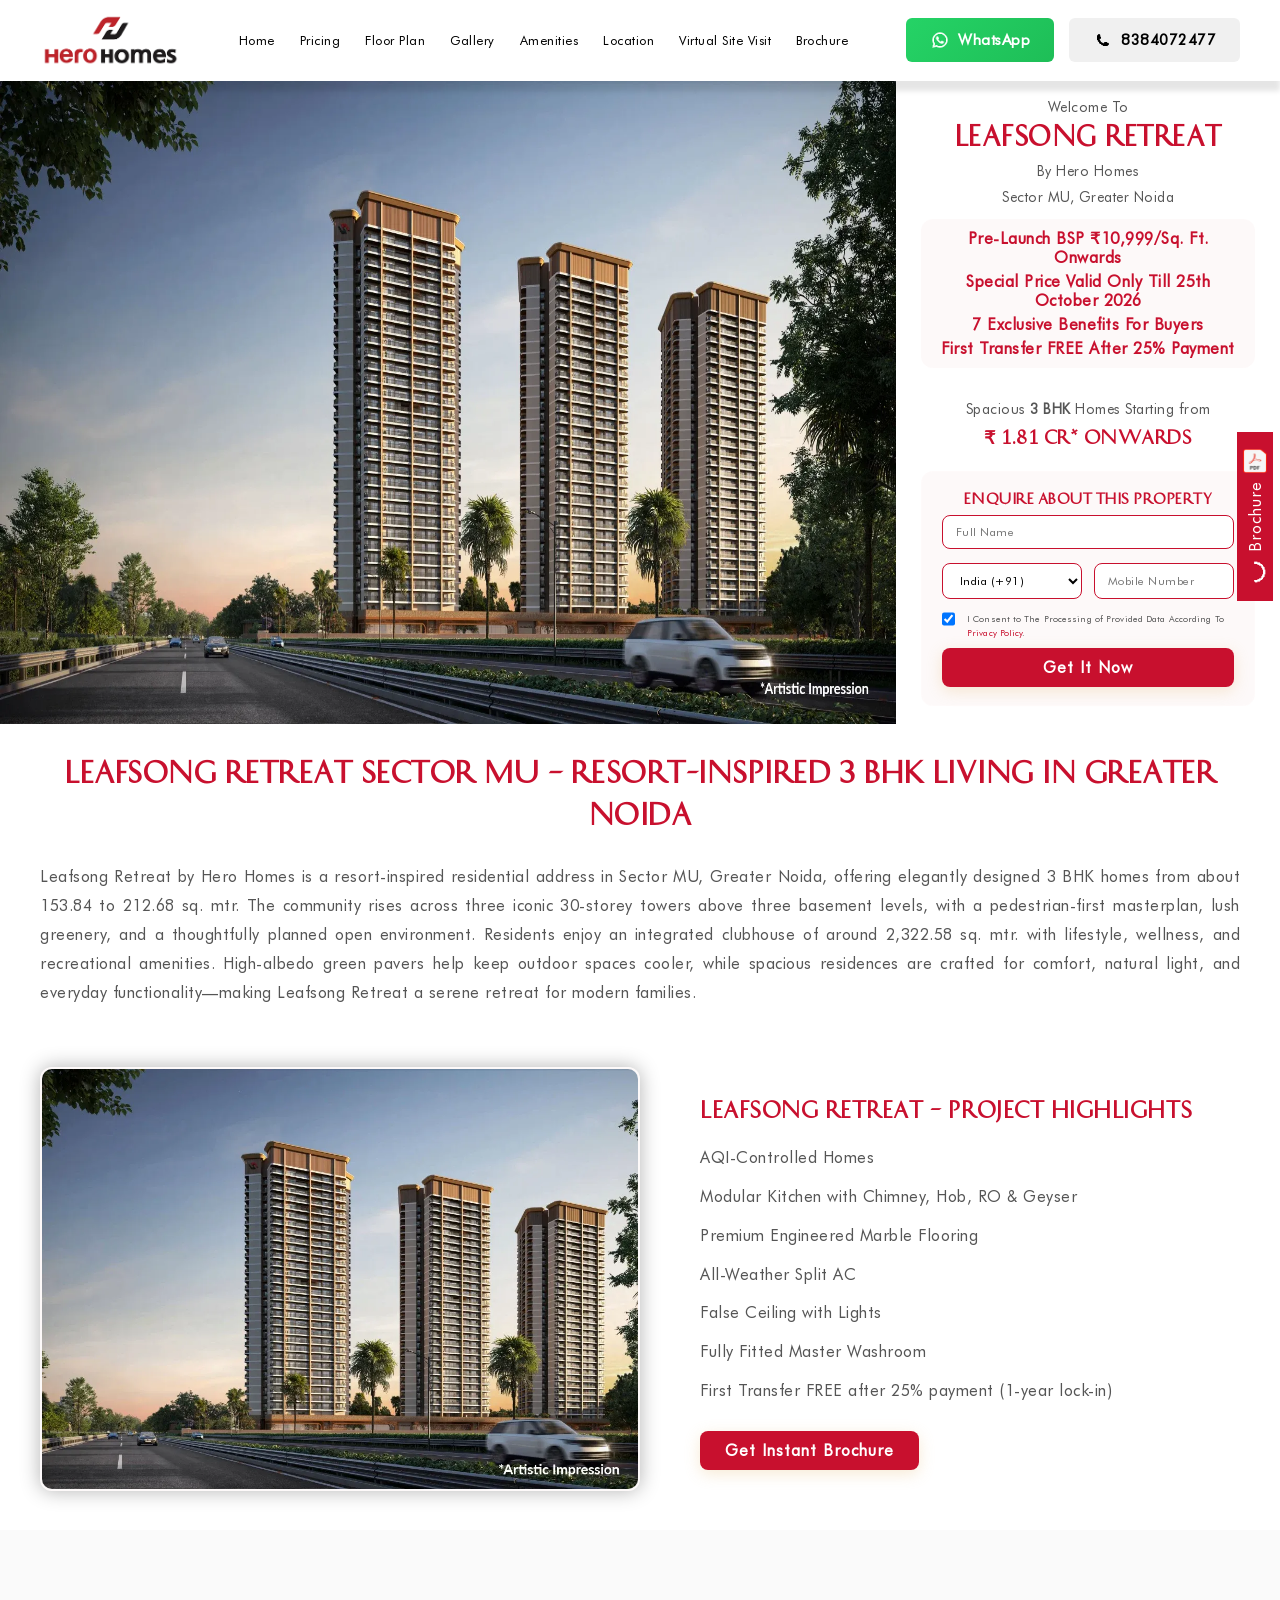
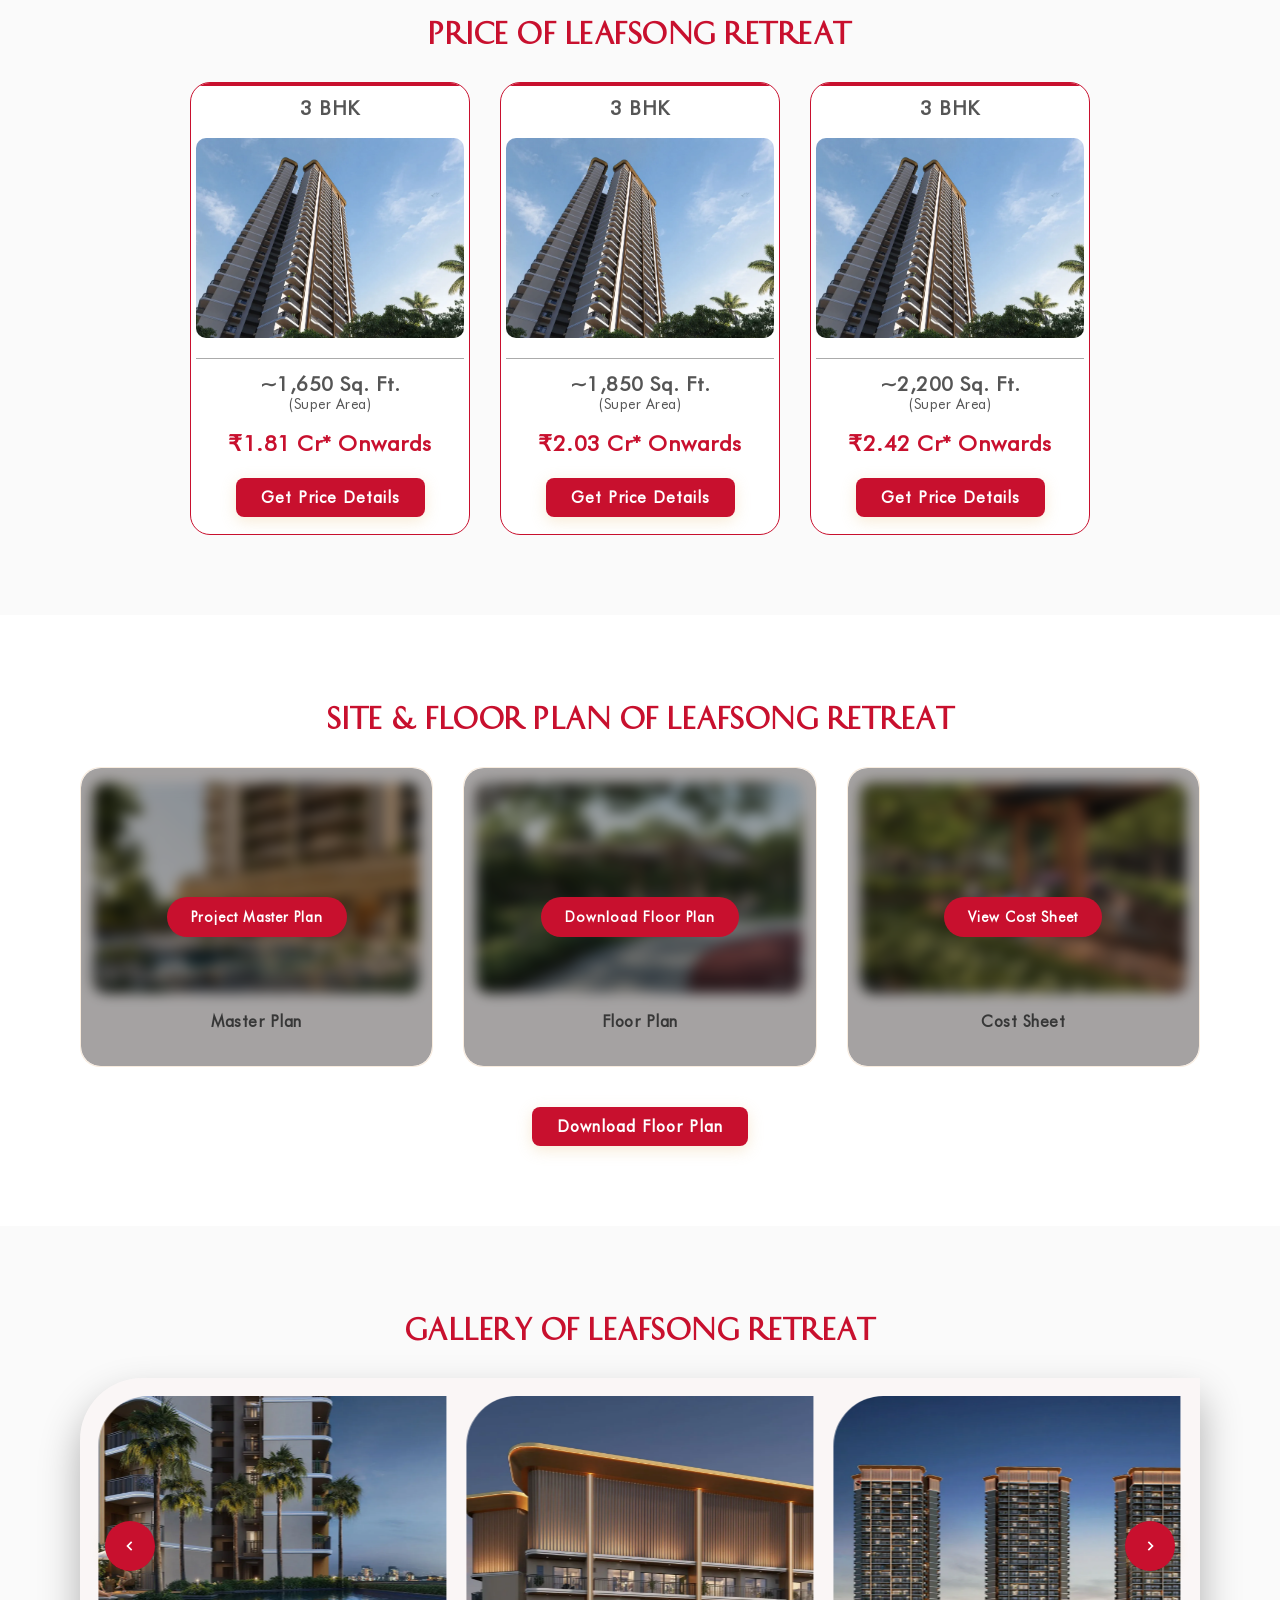
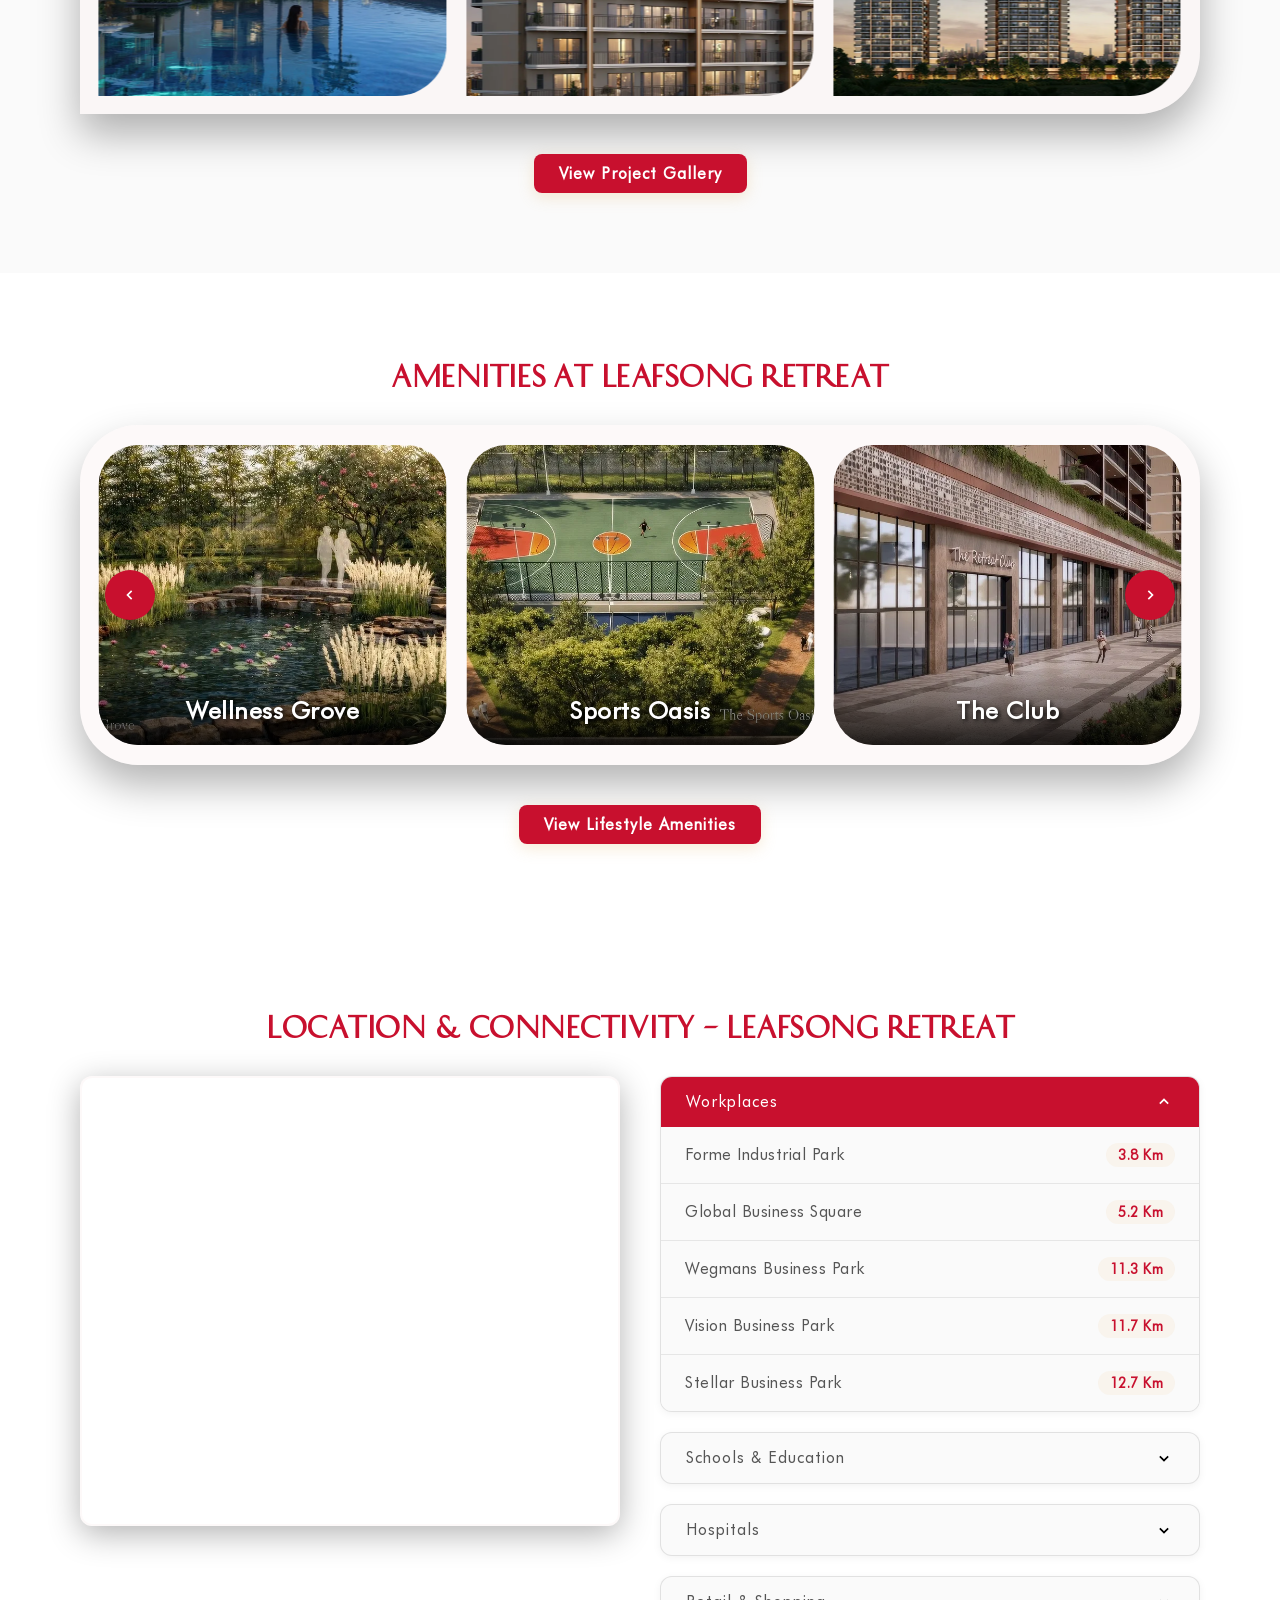
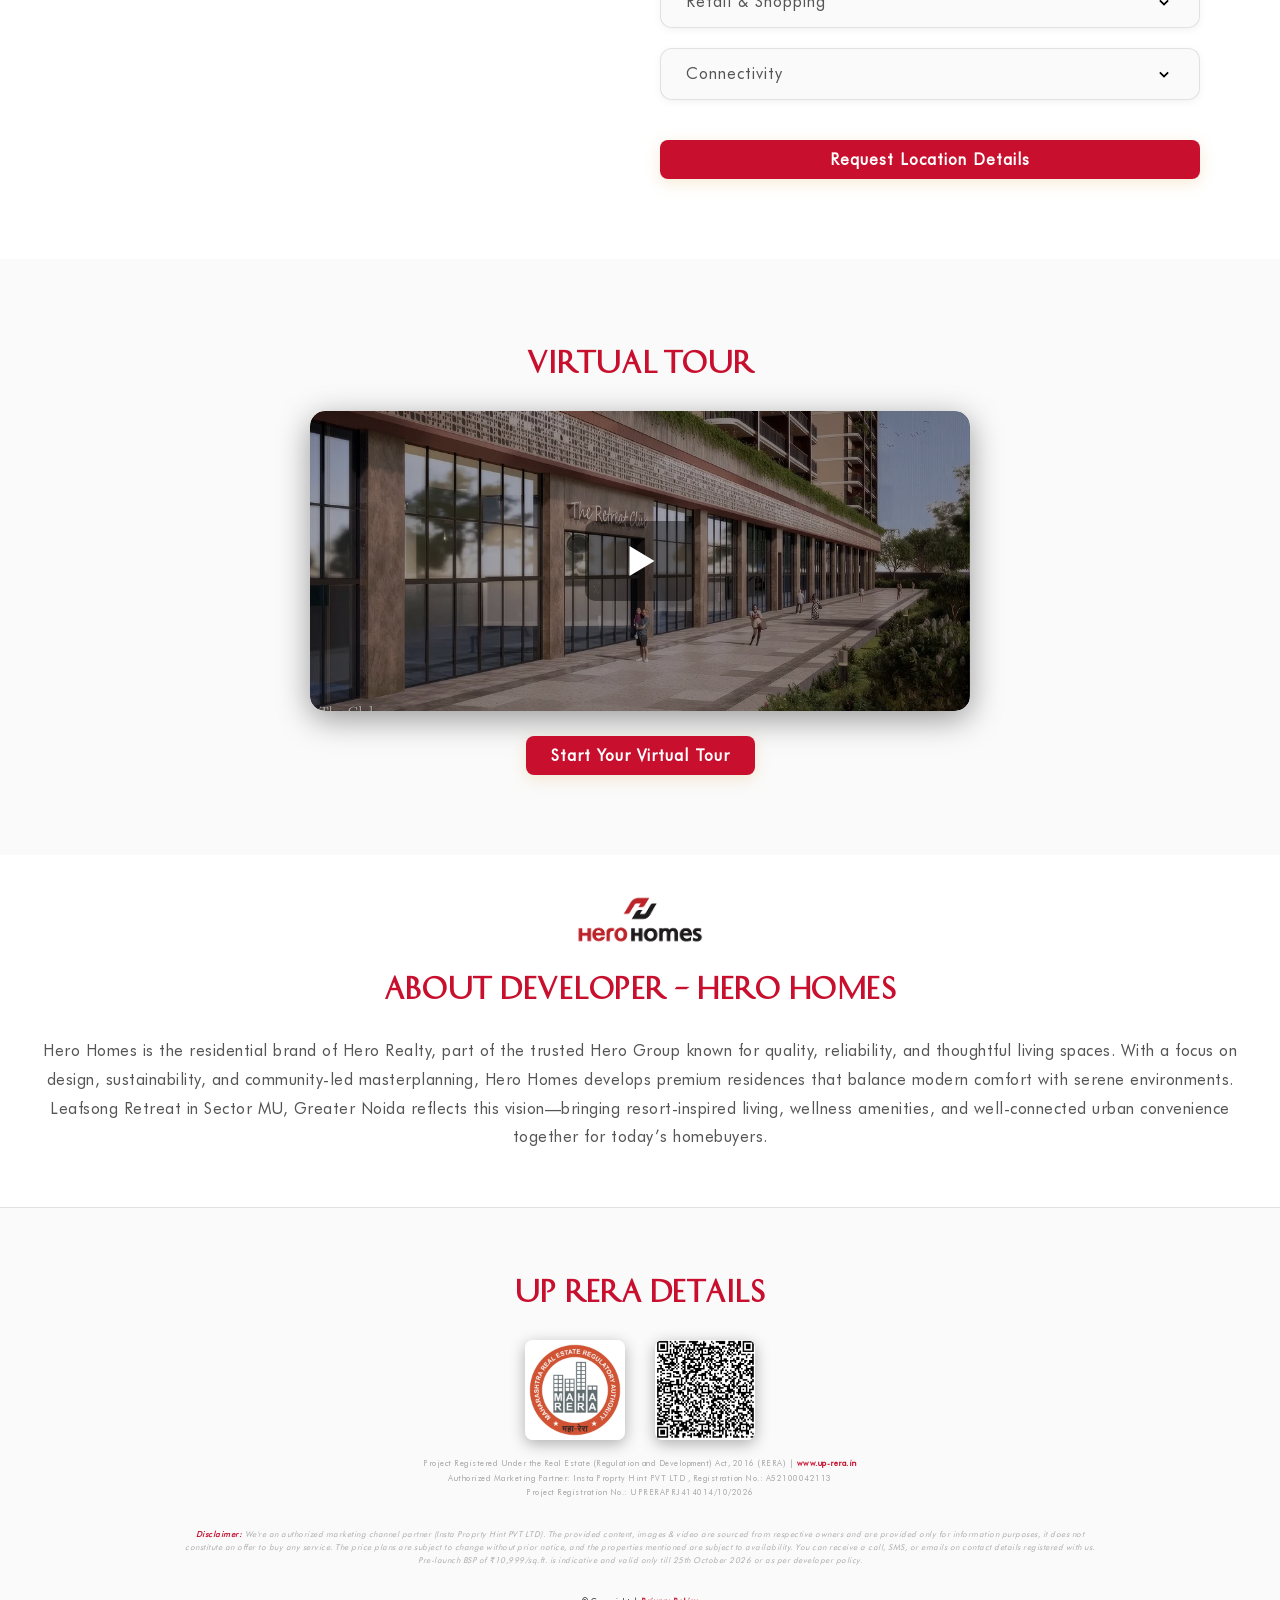
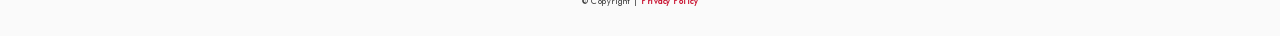
==== index.html @ 2bd6d899 "Add Leafsong Retreat Greater Noida microsite Co-authored-by: Cursor <cursoragent@cursor.com>" ====
<!DOCTYPE html>
<html lang="en">
<head>
    <meta charset="UTF-8">
    <title data-field="meta_title">Leafsong Retreat Sector MU Greater Noida | Hero Homes 3 BHK</title>
    <meta name="description" data-field="meta_description" content="Explore Leafsong Retreat by Hero Homes in Sector MU, Greater Noida. Premium 3 BHK apartments with resort-inspired living, AQI-controlled homes, and pre-launch BSP from ₹10,999/sq.ft.">
    <meta name="keywords" data-field="meta_keywords" content="Leafsong Retreat, Leafsong Retreat Greater Noida, Hero Homes Greater Noida, 3 BHK Sector MU, Apartments in Greater Noida, New Launch Greater Noida, Hero Realty, Leafsong Retreat Sector MU">
    <meta name="viewport" content="width=device-width, initial-scale=1.0">
    <meta name="robots" content="index, follow, max-image-preview:large, max-snippet:-1, max-video-preview:-1">
    <meta name="author" content="Insta Proprty Hint PVT LTD">
    <meta name="theme-color" content="var(--bgColorPrimary)">
    <meta name="format-detection" content="telephone=no">
    <link rel="preload" fetchpriority="high" as="image" href="assets/images/banner/banner1.webp">
    <link rel="preload" fetchpriority="high" as="image" href="assets/images/banner/mobbanner1.webp" media="(max-width: 768px)">
    <link rel="stylesheet" href="https://cdnjs.cloudflare.com/ajax/libs/font-awesome/7.0.1/css/all.min.css" integrity="sha512-2SwdPD6INVrV/lHTZbO2nodKhrnDdJK9/kg2XD1r9uGqPo1cUbujc+IYdlYdEErWNu69gVcYgdxlmVmzTWnetw==" crossorigin="anonymous" referrerpolicy="no-referrer" />
    <link rel="preconnect" href="https://fonts.googleapis.com">
    <link rel="preconnect" href="https://fonts.gstatic.com" crossorigin>
    <link href="https://fonts.googleapis.com/css2?family=Abhaya+Libre:wght@400;500;600;700;800&family=Nunito+Sans:ital,opsz,wght@0,6..12,200..1000;1,6..12,200..1000&family=Nunito:ital,wght@0,200..1000;1,200..1000&family=Poppins:ital,wght@0,100;0,200;0,300;0,400;0,500;0,600;0,700;0,800;0,900;1,100;1,200;1,300;1,400;1,500;1,600;1,700;1,800;1,900&display=swap" rel="stylesheet">
    <link rel="shortcut icon" href="assets/images/logo/favicon.png" type="image/x-icon" data-field="favicon">
    <link rel="preload" as="image" href="assets/images/logo/logo.png">
    <link rel="stylesheet" href="assets/css/style.css">
    <link rel="stylesheet" href="assets/css/pure.css">
</head>
<body>

    <header class="mainHeader">
        <div class="headerContainer">
            <div class="headerLogo">
                <img src="assets/images/logo/logo.png" alt="Leafsong Retreat Logo" width="85" height="40" loading="eager" sizes="(max-width: 768px) 80px, 105px" data-field="logo">
            </div>
            
            <div class="burgerMenu" id="burgerMenu">
                <span></span>
                <span></span>
                <span></span>
            </div>
            
            <nav class="headerNav" id="headerNav">
                <a href="#home" class="headerLink">Home</a>
                <a href="#price" class="headerLink">Pricing</a>
                <a href="#masterPlan" class="headerLink">Floor Plan</a>
                <a href="#gallery" class="headerLink">Gallery</a>
                <a href="#amenities" class="headerLink">Amenities</a>
                <a href="#location" class="headerLink">Location</a>
                <a href="#virtualTourSite" class="headerLink">Virtual Site Visit</a>
                <a href="#brochure" class="headerLink overviewRequestBrochureButton brochure-trigger">Brochure</a>
            </nav>
            
            <div class="headerContactSection">
                <a href="https://wa.me/918384072477" target="_blank" class="headerWhatsapp whatsapp_url">
                    <img src="assets/images/icons/whatsappIcon.gif" alt="Chat on" width="20" height="20" loading="lazy"> WhatsApp
                </a>
                <a href="tel:+918384072477" class="headerContact IVR_Phone_No_Url">
                    <img src="assets/images/icons/phoneblack.gif" alt="Instant" width="20" height="20" loading="lazy"> 8384072477                </a>
            </div>
        </div>
    </header>

    <section class="bannerSectionMain" id="home">
        <div class="bannerCarouselContainer">
            <div class="bannerImageSection">
                <div class="bannerImageContainer">
                    <div class="bannerSlides" id="bannerSlides" data-alt="Leafsong Retreat - Luxury 3 BHK Apartments">
                        <div class="bannerSlide">
                            <picture><source media="(max-width: 768px)" srcset="assets/images/banner/mobbanner1.webp" data-field="mobBanner"><img src="assets/images/banner/banner1.webp" alt="Leafsong Retreat Banner" data-field="banner" loading="eager" decoding="async" fetchpriority="high" class="bannerPropertyImage"></picture>
                        </div>
                    </div>
                    
                    <button class="bannerNav bannerPrev" id="bannerPrev" aria-label="View previous banner" style="display: none;">
                        <i class="ri-arrow-left-s-line" aria-hidden="true"></i>
                    </button>
                    <button class="bannerNav bannerNext" id="bannerNext" aria-label="View next banner" style="display: none;">
                        <i class="ri-arrow-right-s-line" aria-hidden="true"></i>
                    </button>
                    <div class="bannerDots" id="bannerDots"></div>
                </div>
            </div>
            
            <div class="bannerContentSection">
                <div class="bannerIntroSection">
                    <p class="bannerIntroText">Welcome to</p>
                    <h1 class="bannerMainTitle" data-field="banner_title">Leafsong Retreat</h1>
                    <h2 class="bannerSubtitleText" data-field="banner_subtitle">By Hero Homes</h2>
                    <h2 class="bannerIntroText" data-field="banner_location">Sector MU, Greater Noida</h2>
                </div>
                
                <div class="bannerOfferSection">
                    <div class="bannerOffer">
                        <span class="offerText" data-field="offer_1">Pre-Launch BSP ₹10,999/Sq. Ft. Onwards</span>
                        <span class="offerText" data-field="offer_2">Special Price Valid Only Till 25th October 2026</span>
                        <span class="offerText" data-field="offer_3">7 Exclusive Benefits For Buyers</span>
                        <span class="offerText" data-field="offer_4">First Transfer FREE After 25% Payment</span>
                    </div>
                </div>
                
                <div class="bannerDescriptionSection">
                     <h2 class="bannerPropertyDescription" data-field="banner_price_description">Spacious <b>3 BHK</b> Homes Starting from <br>
                        <p class="bannerPrice" data-field="starting_price">₹ 1.81 Cr* Onwards</p> 
                    </h2>
                </div>
                
                <form class="quoteForm" id="ModalFormSlug4" method="POST" action="submit.php">

                    <h2 class="quoteTitle">Enquire About This Property</h2>

                    <input type="text" id="name_contact5" name="firstName" placeholder="Full Name" class="quoteInput form-name" required>

                    <div class="quotePhoneWrapper">
                        <select class="quoteSelect my_country_name" id="country" name="country">
                            <option data-countrycode="IN" value="India" data-contry_code="91">India (+91)</option>
                            <option data-countrycode="AE" value="United Arab Emirates" data-contry_code="971">Abu Dhabi (+971)</option>
                            <option data-countrycode="DE" value="Germany" data-contry_code="49">Germany (+49)</option>
                            <option data-countrycode="SG" value="Singapore" data-contry_code="65">Singapore (+65)</option>
                            <option data-countrycode="Other" value="Other Country" data-contry_code="">Other Country</option>
                        </select>
                        <input type="text" id="phone" name="phone" placeholder="Mobile Number" class="quotePhoneInput form-number" required>
                    </div>

                    <input type="hidden" id="projectName" name="projectName" value="Leafsong Retreat">
                    <input type="hidden" name="sourceCampaign" value="Leafsong Retreat By Hero Homes - Greater Noida">
                    <input type="hidden" id="source" name="source" value="Microsite">
                    <input type="hidden" id="marketingTeam" name="marketingTeam" value="Team Nitin">
                    <input type="hidden" id="requirementType" name="requirementType">

                    <input type="hidden" id="mx_UTM_Source" name="mx_UTM_Source" value="">
                    <input type="hidden" id="SourceContent" name="SourceContent" value="">
                    <input type="hidden" id="mx_UTM_Term" name="mx_UTM_Term" value="">
                    <input type="hidden" id="sourceMedium" name="sourceMedium" value="">
                    <input type="hidden" id="physicalLocation" name="physicalLocation" value="">
                    <input type="hidden" id="target" name="target" value="">
                    <input type="hidden" id="mx_Target_id" name="mx_Target_id" value="">
                    <input type="hidden" id="x_UTM_Placement" name="x_UTM_Placement" value="">
                    <input type="hidden" id="mx_gclid" name="mx_gclid" value="">
                    <input type="hidden" id="companyName" name="companyName" value="Hero Homes">
                    <input type="hidden" name="referralURL" value="https://www.herohomes.in/projects/apartments/greater-noida-uttar-pradesh/leafsong-retreat-sec-mu">
                    <input type="hidden" id="ipAddress" name="ipAddress" value="">

                    <input type="text" name="honeypot" style="display:none;">

                    <label class="quoteCheckboxWrapper">
                        <input type="checkbox" required checked id="customCheck3">
                        <span>I Consent to The Processing of Provided Data According To <a href="privacy-policy.php">Privacy Policy</a>.</span>
                    </label>

                    <button type="submit" class="quoteSubmit submitBtn" data-action="submit" id="submit-contact5" name="submitBtn"> Get It Now</button>

                </form>
            </div>
        </div>
    </section>

    <!-- Overview Section -->
    <section class="overviewSection" id="overview">
        <div class="overviewContainer">
            <div class="overviewDescriptionSection">
                <h2 class="overviewTitle">Leafsong Retreat Sector MU – Resort-Inspired 3 BHK Living in Greater Noida</h2>
                <p class="overviewDescription">
                    <span class="clampText" data-field="overview_description">Leafsong Retreat by Hero Homes is a resort-inspired residential address in Sector MU, Greater Noida, offering elegantly designed 3 BHK homes from about 153.84 to 212.68 sq. mtr. The community rises across three iconic 30-storey towers above three basement levels, with a pedestrian-first masterplan, lush greenery, and a thoughtfully planned open environment. Residents enjoy an integrated clubhouse of around 2,322.58 sq. mtr. with lifestyle, wellness, and recreational amenities. High-albedo green pavers help keep outdoor spaces cooler, while spacious residences are crafted for comfort, natural light, and everyday functionality—making Leafsong Retreat a serene retreat for modern families.
                    </span>
                    <a href="#" class="readMoreLink"> Read More</a>
                </p>
            </div>
            
            <div class="overviewContent">
                <div class="overviewImageSection">
                    <img src="assets/images/vtour/overview.webp" alt="Leafsong Retreat Greater Noida" data-field="gallery" class="overviewImage" loading="lazy" width="600" height="400">
                </div>
                <div class="overviewTextSection">
                    <h2 class="highlightsTitle" data-title-template="Highlights Of {project_name}" data-title-fallback="Highlights Of Leafsong Retreat">Leafsong Retreat – Project Highlights</h2>
                     <ul class="highlightsList">
                        <li data-field="highlight_1"><i class="fa-regular fa-circle-right fa-xl" style="color: var(--fontPrimary);"></i>AQI-Controlled Homes</li>
                        <li data-field="highlight_1"><i class="fa-regular fa-circle-right fa-xl" style="color: var(--fontPrimary);"></i>Modular Kitchen with Chimney, Hob, RO &amp; Geyser</li>
                        <li data-field="highlight_1"><i class="fa-regular fa-circle-right fa-xl" style="color: var(--fontPrimary);"></i>Premium Engineered Marble Flooring</li>
                        <li data-field="highlight_1"><i class="fa-regular fa-circle-right fa-xl" style="color: var(--fontPrimary);"></i>All-Weather Split AC</li>
                        <li data-field="highlight_1"><i class="fa-regular fa-circle-right fa-xl" style="color: var(--fontPrimary);"></i>False Ceiling with Lights</li>
                        <li data-field="highlight_1"><i class="fa-regular fa-circle-right fa-xl" style="color: var(--fontPrimary);"></i>Fully Fitted Master Washroom</li>
                        <li data-field="highlight_1"><i class="fa-regular fa-circle-right fa-xl" style="color: var(--fontPrimary);"></i>First Transfer FREE after 25% payment (1-year lock-in)</li>
                    </ul>
                    
                    <button class="overviewBrochureButton brochure-trigger">Get Instant Brochure</button>
                </div>
            </div>
        </div>
    </section>


    <!-- Price Section -->
    <section class="priceSection" id="price">

        <div class="price-heading-container">
            <h2 class="price-title" data-title-template="Price Of {project_name}" data-title-fallback="Price Of Leafsong Retreat">Price Of Leafsong Retreat</h2>
        </div>

        <div class="price-container">
            <!-- 3 BHK 1650 -->
            <div class="price-card get-details">
                <div class="price-row-bhk">
                    <div class="price-value" data-field="price_1_type">
                        <span class="bhk-border"></span> 3 BHK <span class="bhk-border"></span>
                    </div>
                </div>

                <div class="price-floor-plan">
                    <img src="assets/images/floorplan/3bhk.webp" alt="3 BHK Floor Plan" loading="lazy">
                </div>

                <div class="price-details">
                    <div class="price-row">
                        <div class="price-value" data-field="price_1_area">~1,650 Sq. Ft.</div>
                        <div class="price-label">(Super Area)</div>
                    </div>

                    <div class="price-row">
                        <div class="price-value highlight" data-field="price_1_price">
                            ₹1.81 Cr* Onwards
                        </div>
                    </div>

                    <div class="price-row">
                        <div class="price-value">
                            <button class="price-get-details">Get Price Details</button>
                        </div>
                    </div>
                </div>
            </div>

            <!-- 3 BHK 1850 -->
            <div class="price-card get-details">
                <div class="price-row-bhk">
                    <div class="price-value" data-field="price_2_type">
                        <span class="bhk-border"></span> 3 BHK <span class="bhk-border"></span>
                    </div>
                </div>

                <div class="price-floor-plan">
                    <img src="assets/images/floorplan/3bhk.webp" alt="3 BHK Floor Plan" loading="lazy">
                </div>

                <div class="price-details">
                    <div class="price-row">
                        <div class="price-value" data-field="price_2_area">~1,850 Sq. Ft.</div>
                        <div class="price-label">(Super Area)</div>
                    </div>

                    <div class="price-row">
                        <div class="price-value highlight" data-field="price_2_price">
                            ₹2.03 Cr* Onwards
                        </div>
                    </div>

                    <div class="price-row">
                        <div class="price-value">
                            <button class="price-get-details">Get Price Details</button>
                        </div>
                    </div>
                </div>
            </div>

            <!-- 3 BHK 2200 -->
            <div class="price-card get-details">
                <div class="price-row-bhk">
                    <div class="price-value" data-field="price_3_type">
                        <span class="bhk-border"></span> 3 BHK <span class="bhk-border"></span>
                    </div>
                </div>

                <div class="price-floor-plan">
                    <img src="assets/images/floorplan/3bhk.webp" alt="3 BHK Floor Plan" loading="lazy">
                </div>

                <div class="price-details">
                    <div class="price-row">
                        <div class="price-value" data-field="price_3_area">~2,200 Sq. Ft.</div>
                        <div class="price-label">(Super Area)</div>
                    </div>

                    <div class="price-row">
                        <div class="price-value highlight" data-field="price_3_price">
                            ₹2.42 Cr* Onwards
                        </div>
                    </div>

                    <div class="price-row">
                        <div class="price-value">
                            <button class="price-get-details">Get Price Details</button>
                        </div>
                    </div>
                </div>
            </div>
        </div>


    </section>

  

    <!-- Floor Plan Section -->
    <section class="floorPlanSection" id="masterPlan">
        <h2 class="floorPlanSectionTitle" data-title-template="Site &amp; Floor Plan Of {project_name}" data-title-fallback="Site & Floor Plan Of Leafsong Retreat">Site & Floor Plan Of Leafsong Retreat</h2>
        <div class="floorPlanCarousel">
            <button class="floorPlanPrev" onclick="window.floorPlanCarousel.changeSlide(-1)" aria-label="View Previous FloorPlan">
                <i class="ri-arrow-left-s-line" aria-hidden="true"></i>
            </button>
            <div class="floorPlanSlidesContainer">
                <div class="floorPlanSlides" id="floorPlanSlides">
                    <div class="floorPlanCard floorPlanButtons floorPlanBlur">
                        <img src="assets/images/floorplan/masterplan.webp" alt="Master Plan" loading="lazy">
                        <h3>Master Plan</h3>
                        <div class="floorPlanOverlay">
                            <button class="floorPlanButton">Project Master Plan</button>
                        </div>
                    </div>
                    <div class="floorPlanCard floorPlanButtons floorPlanBlur">
                        <img src="assets/images/floorplan/floorplan.webp" alt="Floor Plan" loading="lazy">
                        <h3>Floor Plan</h3>
                        <div class="floorPlanOverlay">
                            <button class="floorPlanButton">Download Floor Plan</button>
                        </div>
                    </div>
                    <div class="floorPlanCard floorPlanButtons floorPlanBlur">
                        <img src="assets/images/floorplan/costsheet.webp" alt="Cost Sheet" loading="lazy">
                        <h3>Cost Sheet</h3>
                        <div class="floorPlanOverlay">
                            <button class="floorPlanButton">View Cost Sheet</button>
                        </div>
                    </div>
                </div>
            </div>
            <button class="floorPlanNext" onclick="window.floorPlanCarousel.changeSlide(1)" aria-label="View Next FloorPlan">
                <i class="ri-arrow-right-s-line" aria-hidden="true"></i>
            </button>
        </div>
        <div class="floorPlanIndicators" id="floorPlanIndicators">
        </div>
        <button class="floorPlanCta">Download Floor Plan</button>
    </section>


      <!-- Gallery Section -->
    <section class="gallerySection" id="gallery">
        <div class="galleryContainer">
            <h2 class="galleryTitle" data-title-template="Gallery Of {project_name}" data-title-fallback="Gallery Of Leafsong Retreat">
                Gallery Of Leafsong Retreat            </h2>
            
            <div class="galleryCarousel">
                <div class="galleryTrack" id="galleryTrack" data-default-content="">
                    
                    <div class="gallerySlide" data-index="1">
                        <div class="galleryImageContainer">
                            <img class="galleryImage" src="assets/images/gallery/g1.webp" alt="Leafsong Retreat Gallery 1" loading="lazy" width="400" height="300" sizes="(max-width: 768px) 50vw, 25vw" data-field="gallery">
                        </div>
                    </div>
                    <div class="gallerySlide" data-index="2">
                        <div class="galleryImageContainer">
                            <img class="galleryImage" src="assets/images/gallery/g2.webp" alt="Leafsong Retreat Gallery 2" loading="lazy" width="400" height="300" sizes="(max-width: 768px) 50vw, 25vw" data-field="gallery">
                        </div>
                    </div>
                    <div class="gallerySlide" data-index="3">
                        <div class="galleryImageContainer">
                            <img class="galleryImage" src="assets/images/gallery/g3.webp" alt="Leafsong Retreat Gallery 3" loading="lazy" width="400" height="300" sizes="(max-width: 768px) 50vw, 25vw" data-field="gallery">
                        </div>
                    </div>
                    <div class="gallerySlide" data-index="4">
                        <div class="galleryImageContainer">
                            <img class="galleryImage" src="assets/images/gallery/g4.webp" alt="Leafsong Retreat Gallery 4" loading="lazy" width="400" height="300" sizes="(max-width: 768px) 50vw, 25vw" data-field="gallery">
                        </div>
                    </div>
                    
                    
                </div>
                
                <button class="galleryPrev" id="galleryPrev" aria-label="Previous Gallery">
                    <i class="ri-arrow-left-s-line" aria-hidden="true"></i>
                </button>
                
                <button class="galleryNext" id="galleryNext" aria-label="Next Gallery">
                    <i class="ri-arrow-right-s-line" aria-hidden="true"></i>
                </button>
            </div>
            
            <div class="galleryDownload">
                <button class="galleryDownloadBtn">View Project Gallery</button>
            </div>
        </div>
    </section>
        
        <!-- Lightbox -->
        <div class="galleryLightbox" id="galleryLightbox">
            <div class="galleryLightboxContent">
                <button class="galleryLightboxClose" id="galleryLightboxClose" aria-label="Close Gallery Preview">
                    <i class="ri-close-line" aria-hidden="true"></i>
                </button>
                <button class="galleryLightboxNav galleryLightboxPrev" id="galleryLightboxPrev" aria-label="Previous Gallery">
                    <i class="ri-arrow-left-s-line" aria-hidden="true"></i>
                </button>
                <img class="galleryLightboxImage" id="galleryLightboxImage" src="" alt="Gallery Preview Image" loading="lazy">
                <button class="galleryLightboxNav galleryLightboxNext" id="galleryLightboxNext" aria-label="Next Gallery">
                    <i class="ri-arrow-right-s-line" aria-hidden="true"></i>
                </button>
                <div class="galleryLightboxCounter" id="galleryLightboxCounter">1 / 6</div>
            </div>
        </div>
    </section>

    <!-- Amenities Carousel Section -->
    <section class="amenitiesSection" id="amenities">
        <div class="amenitiesContainer">
            <h2 class="amenitiesTitle" data-title-template="Amenities At {project_name}" data-title-fallback="Amenities At Leafsong Retreat">Amenities At Leafsong Retreat</h2>
            
            <div class="amenitiesCarousel">
                <div class="amenitiesTrack" id="amenitiesTrack" data-default-content="">
                    <div class="amenitiesSlide" data-index="1">
                        <div class="amenitiesImageContainer">
                            <img class="amenitiesImage" src="assets/images/amenities/a1.webp" alt="The Wellness Grove" loading="lazy" width="300" height="200" sizes="(max-width: 768px) 50vw, 25vw" data-field="amenities">
                        </div>
                        <div class="amenitiesTextOverlay">Wellness Grove</div>
                    </div>
                    <div class="amenitiesSlide" data-index="2">
                        <div class="amenitiesImageContainer">
                            <img class="amenitiesImage" src="assets/images/amenities/a2.webp" alt="The Sports Oasis" loading="lazy" width="300" height="200" sizes="(max-width: 768px) 50vw, 25vw" data-field="amenities">
                        </div>
                        <div class="amenitiesTextOverlay">Sports Oasis</div>
                    </div>
                    <div class="amenitiesSlide" data-index="3">
                        <div class="amenitiesImageContainer">
                            <img class="amenitiesImage" src="assets/images/amenities/a3.webp" alt="The Club" loading="lazy" width="300" height="200" sizes="(max-width: 768px) 50vw, 25vw" data-field="amenities">
                        </div>
                        <div class="amenitiesTextOverlay">The Club</div>
                    </div>
                    <div class="amenitiesSlide" data-index="4">
                        <div class="amenitiesImageContainer">
                            <img class="amenitiesImage" src="assets/images/amenities/a4.webp" alt="Open Air Theater" loading="lazy" width="300" height="200" sizes="(max-width: 768px) 50vw, 25vw" data-field="amenities">
                        </div>
                        <div class="amenitiesTextOverlay">Open Air Theater</div>
                    </div>
                    <div class="amenitiesSlide" data-index="5">
                        <div class="amenitiesImageContainer">
                            <img class="amenitiesImage" src="assets/images/amenities/a5.webp" alt="Swing Area" loading="lazy" width="300" height="200" sizes="(max-width: 768px) 50vw, 25vw" data-field="amenities">
                        </div>
                        <div class="amenitiesTextOverlay">Swing Area</div>
                    </div>
                    <div class="amenitiesSlide" data-index="6">
                        <div class="amenitiesImageContainer">
                            <img class="amenitiesImage" src="assets/images/amenities/a6.webp" alt="Wellness Garden" loading="lazy" width="300" height="200" sizes="(max-width: 768px) 50vw, 25vw" data-field="amenities">
                        </div>
                        <div class="amenitiesTextOverlay">Wellness Garden</div>
                    </div>
                    <div class="amenitiesSlide" data-index="7">
                        <div class="amenitiesImageContainer">
                            <img class="amenitiesImage" src="assets/images/amenities/a7.webp" alt="Kids Play Area" loading="lazy" width="300" height="200" sizes="(max-width: 768px) 50vw, 25vw" data-field="amenities">
                        </div>
                        <div class="amenitiesTextOverlay">Kids Play</div>
                    </div>
                    <div class="amenitiesSlide" data-index="8">
                        <div class="amenitiesImageContainer">
                            <img class="amenitiesImage" src="assets/images/amenities/a8.webp" alt="Central Lawn" loading="lazy" width="300" height="200" sizes="(max-width: 768px) 50vw, 25vw" data-field="amenities">
                        </div>
                        <div class="amenitiesTextOverlay">Lawn</div>
                    </div>
                   
                    
                </div>
                
                <button class="amenitiesPrev" id="amenitiesPrev" aria-label="Previous Amenities">
                    <i class="ri-arrow-left-s-line" aria-hidden="true"></i>
                </button>
                
                <button class="amenitiesNext" id="amenitiesNext" aria-label="Next Amenities">
                    <i class="ri-arrow-right-s-line" aria-hidden="true"></i>
                </button>
            </div>
            
            <div class="amenitiesDownload">
                <button class="amenitiesDownloadBtn">View Lifestyle Amenities</button>
            </div>
        </div>
        
        <div class="amenitiesLightbox" id="amenitiesLightbox">
            <div class="amenitiesLightboxContent">
                <button class="amenitiesLightboxClose" id="amenitiesLightboxClose" aria-label="Close Lightbox">
                    <i class="ri-close-line" aria-hidden="true"></i>
                </button>
                
                <button class="amenitiesLightboxPrev" id="amenitiesLightboxPrev" aria-label="Previous Image">
                    <i class="ri-arrow-left-s-line" aria-hidden="true"></i>
                </button>
                
                <img class="amenitiesLightboxImage" id="amenitiesLightboxImage" src="" alt="Amenity Preview Image" loading="lazy">
                
                <button class="amenitiesLightboxNext" id="amenitiesLightboxNext" aria-label="Next Image">
                    <i class="ri-arrow-right-s-line" aria-hidden="true"></i>
                </button>
                
                <div class="amenitiesLightboxTitle" id="amenitiesLightboxTitle"></div>
                <div class="amenitiesLightboxCounter" id="amenitiesLightboxCounter">1 / 4</div>
            </div>
        </div>
    </section>

    <section class="mapSection" id="location">
        <div class="map-container">
            <h2 class="map-title" data-title-template="{project_name} Location & Connectivity" data-title-fallback="Leafsong Retreat Location & Connectivity">
                Location & Connectivity – Leafsong Retreat            </h2>
            
            <div class="map-content">
                <div class="map-left">
                    <div class="map-image-container" data-location-iframe-container="true">
                        <iframe src="https://www.google.com/maps?q=Plot+GH-02,+Sector+MU,+Greater+Noida,+Uttar+Pradesh+201308&output=embed" width="600" height="450" style="border:0;" allowfullscreen="" loading="lazy" referrerpolicy="no-referrer-when-downgrade" title="Leafsong Retreat Sector MU Greater Noida"></iframe>
                    </div>
                </div>
                
                <div class="map-right">

    <!-- Workplaces -->
    <div class="map-dropdown">
        <button class="map-dropdown-btn active">
            <span data-field="location_connectivity_3">Workplaces</span>
            <span class="map-arrow active"><i class="ri-arrow-down-s-line"></i></span>
        </button>

        <div class="map-dropdown-content active">

            <div class="connectivity-item">
                <div class="location" data-field="location_connectivity_3_value_1">Forme Industrial Park</div>
                <div class="time" data-field="location_connectivity_3_distance_1">3.8 Km</div>
            </div>

            <div class="connectivity-item">
                <div class="location" data-field="location_connectivity_3_value_2">Global Business Square</div>
                <div class="time" data-field="location_connectivity_3_distance_2">5.2 Km</div>
            </div>

            <div class="connectivity-item">
                <div class="location" data-field="location_connectivity_3_value_3">Wegmans Business Park</div>
                <div class="time" data-field="location_connectivity_3_distance_3">11.3 Km</div>
            </div>

            <div class="connectivity-item">
                <div class="location" data-field="location_connectivity_3_value_4">Vision Business Park</div>
                <div class="time" data-field="location_connectivity_3_distance_4">11.7 Km</div>
            </div>

            <div class="connectivity-item">
                <div class="location" data-field="location_connectivity_3_value_5">Stellar Business Park</div>
                <div class="time" data-field="location_connectivity_3_distance_5">12.7 Km</div>
            </div>

        </div>
    </div>


    <!-- Schools -->
    <div class="map-dropdown">
        <button class="map-dropdown-btn">
            <span data-field="location_connectivity_2">Schools &amp; Education</span>
            <span class="map-arrow"><i class="ri-arrow-down-s-line"></i></span>
        </button>

        <div class="map-dropdown-content">

            <div class="connectivity-item">
                <div class="location" data-field="location_connectivity_2_value_1">Scholars Home International School</div>
                <div class="time" data-field="location_connectivity_2_distance_1">4.0 Km</div>
            </div>

            <div class="connectivity-item">
                <div class="location" data-field="location_connectivity_2_value_2">Jaypee Public School</div>
                <div class="time" data-field="location_connectivity_2_distance_2">4.6 Km</div>
            </div>

            <div class="connectivity-item">
                <div class="location" data-field="location_connectivity_2_value_3">Bennett University</div>
                <div class="time" data-field="location_connectivity_2_distance_3">5.9 Km</div>
            </div>

            <div class="connectivity-item">
                <div class="location" data-field="location_connectivity_2_value_4">Shiv Nadar University</div>
                <div class="time" data-field="location_connectivity_2_distance_4">10.8 Km</div>
            </div>

        </div>
    </div>


    <!-- Hospitals -->
    <div class="map-dropdown">
        <button class="map-dropdown-btn">
            <span data-field="location_connectivity_1">Hospitals</span>
            <span class="map-arrow"><i class="ri-arrow-down-s-line"></i></span>
        </button>

        <div class="map-dropdown-content">

            <div class="connectivity-item">
                <div class="location" data-field="location_connectivity_1_value_1">Fortis Hospital</div>
                <div class="time" data-field="location_connectivity_1_distance_1">5.1 Km</div>
            </div>

            <div class="connectivity-item">
                <div class="location" data-field="location_connectivity_1_value_2">Yatharth Super Speciality Hospital</div>
                <div class="time" data-field="location_connectivity_1_distance_2">7.0 Km</div>
            </div>

            <div class="connectivity-item">
                <div class="location" data-field="location_connectivity_1_value_3">Kailash Hospital</div>
                <div class="time" data-field="location_connectivity_1_distance_3">8.2 Km</div>
            </div>

            <div class="connectivity-item">
                <div class="location" data-field="location_connectivity_1_value_4">GIMS Hospital</div>
                <div class="time" data-field="location_connectivity_1_distance_4">9.2 Km</div>
            </div>

        </div>
    </div>


    <!-- Entertainment -->
    <div class="map-dropdown">
        <button class="map-dropdown-btn">
            <span data-field="location_connectivity_4">Retail &amp; Shopping</span>
            <span class="map-arrow"><i class="ri-arrow-down-s-line"></i></span>
        </button>

        <div class="map-dropdown-content">

            <div class="connectivity-item">
                <div class="location" data-field="location_connectivity_4_value_1">MSX Mall</div>
                <div class="time" data-field="location_connectivity_4_distance_1">4.4 Km</div>
            </div>

            <div class="connectivity-item">
                <div class="location" data-field="location_connectivity_4_value_2">The Grand Venice Mall</div>
                <div class="time" data-field="location_connectivity_4_distance_2">6.1 Km</div>
            </div>

        </div>
    </div>


    <!-- Connectivity -->
    <div class="map-dropdown">
        <button class="map-dropdown-btn">
            <span data-field="location_connectivity_5">Connectivity</span>
            <span class="map-arrow"><i class="ri-arrow-down-s-line"></i></span>
        </button>

        <div class="map-dropdown-content">

            <div class="connectivity-item">
                <div class="location" data-field="location_connectivity_5_value_1">Advant IT Park</div>
                <div class="time" data-field="location_connectivity_5_distance_1">22.4 Km</div>
            </div>

            <div class="connectivity-item">
                <div class="location" data-field="location_connectivity_5_value_2">Sector MU, Greater Noida</div>
                <div class="time" data-field="location_connectivity_5_distance_2">On Location</div>
            </div>

        </div>
    </div>


    <button class="map-cta">Request Location Details</button>

</div>
            </div>
        </div>
    </section>
    <!-- Virtual Tour Section -->
    <section class="virtualTourSection tour-cta" id="virtualTourSite">
        <h2 class="map-title">Virtual Tour</h2>
        <div class="tourContainer">
            <div class="tourRow">
                <div class="tourColumn">
                    <div class="tourVideoWrapper">
                        <div class="videoThumbnail">
                            <img src="assets/images/vtour/video.webp" alt="Virtual Tour Leafsong Retreat" class="tourImage" loading="lazy">
                            <div class="playButtonOverlay">
                                <div class="playButton"></div>
                            </div>
                        </div>
                    </div>
                    <button class="requestButton tour-cta">Start Your Virtual Tour</button>
                </div>
                
            </div>
        </div>
    </section>

    <!-- About Developer Section -->
    <section class="aboutSection">
        <div class="aboutLogo">
            <img src="assets/images/logo/developer-logo.png" alt="Hero Homes Logo" width="85" height="40" loading="eager" sizes="(max-width: 768px) 80px, 105px" data-field="logo">
        </div>
        <h2 class="floorPlanSectionTitle">About Developer – Hero Homes</h2>
        <p class="aboutSectionDescription">
            <span class="clampText" data-field="about_developer">Hero Homes is the residential brand of Hero Realty, part of the trusted Hero Group known for quality, reliability, and thoughtful living spaces. With a focus on design, sustainability, and community-led masterplanning, Hero Homes develops premium residences that balance modern comfort with serene environments. Leafsong Retreat in Sector MU, Greater Noida reflects this vision—bringing resort-inspired living, wellness amenities, and well-connected urban convenience together for today’s homebuyers.</span>
            <a href="#" class="readMoreLink"> Read More</a>
        </p>
    </section>

    <!-- Footer Section -->
    <footer class="footerContainer">
        <h2 class="floorPlanSectionTitle">UP RERA Details</h2>
       <div class="rera-logo-d">
            <div class="aboutSectionQr" data-default-content="">
                <img src="assets/images/icons/maharera.webp" alt="UP RERA Registered" loading="lazy" width="100" height="100" data-field="qr">
            </div>
            <div class="aboutSectionQr" data-default-content="">
                <img src="assets/images/qr/qr.webp" alt="QR Code" loading="lazy" width="100" height="100" data-field="qr">
            </div>
       </div>
        <br>
        <div class="footerWrapper">
            <div class="footerList">
                <p class="footerRegistration">Project Registered Under the Real Estate (Regulation and Development) Act, 2016 (RERA) |
                    <a class="reraLink" href="https://www.up-rera.in" target="_blank" data-field="rera_website">www.up-rera.in</a>
                </p>
                <p class="footerAdvertiser">Authorized Marketing Partner: Insta Proprty Hint PVT LTD , Registration No.: <span data-field="partner_rera">A52100042113</span></p>
                <p class="footerProjectNumber">Project Registration No.: <span data-field="project_rera">UPRERAPRJ414014/10/2026</span></p>
            </div>
        </div>
        <p class="footerDisclaimer">
            <strong>Disclaimer:</strong> We're an authorized marketing channel partner (Insta Proprty Hint PVT LTD). The provided content, images &amp; video are sourced from respective owners and are provided only for information purposes, it does not constitute an offer to buy any service. The price plans are subject to change without prior notice, and the properties mentioned are subject to availability. You can receive a call, SMS, or emails on contact details registered with us. Pre-launch BSP of ₹10,999/sq.ft. is indicative and valid only till 25th October 2026 or as per developer policy.
        </p>
        <div class="footerLinks">
           
            <p>© Copyright |
                <a href="privacy-policy.php" class="footerPrivacy">Privacy Policy</a>
            </p>
        </div>
    </footer>

    <div class="mobileBottomBar">
    <a href="tel:+918384072477" class="callButton" aria-label="Call 8384072477">
        <img src="assets/images/icons/phoneblack.gif" alt="" width="20" height="20" loading="lazy">Call
    </a>
    <a href="#" class="pdfButton brochure-trigger overviewRequestBrochureButton" id="overviewRequestBtn" data-heading="Download Brochure!">
        <img src="assets/images/icons/pdf.webp" alt="PDF" width="20" height="20" class="bounce" loading="lazy">Brochure
    </a>
    <a href="https://wa.me/918384072477" target="_blank" class="whatsappButton whatsapp_url">
        <img src="assets/images/icons/whatsappIcon.gif" alt="Chat on" width="20" height="20" loading="lazy">WhatsApp
    </a>
</div>
<button class="sidedownloadBtn brochure-trigger" data-heading="Download Brochure!">
  <span class="btn-content">
    <img src="assets/images/icons/downloadIcon.gif" width="24" height="24" alt="Download" loading="lazy">
    <span class="btn-text">Brochure</span>
    <img src="assets/images/icons/pdf.webp" alt="PDF" width="24" height="24" class="pdf-icon" loading="lazy">
  </span>
</button>

    <!-- Reusable Quote Popup Form -->
    <div class="quotePopup" id="quotePopup">
        <div class="quotePopupOverlay" onclick="closeQuotePopup()"></div>
        <div class="quotePopupContent">
            <button class="quotePopupClose" type="button" onclick="closeQuotePopup()" aria-label="Close Form">
                <i class="ri-close-line" aria-hidden="true"></i>
            </button>
            
            <form class="quoteForm" id="ModalFormSlug4Popup" method="POST" action="submit.php">

                    <h2 class="quoteTitle" id="quoteTitle">Get Luxury Walkthrough</h2>

                    <input type="text" id="name_contact5_popup" name="firstName" placeholder="Full Name" class="quoteInput form-name" required>

                    <div class="quotePhoneWrapper">
                        <select class="quoteSelect my_country_name" id="country_popup" name="country">
                            <option data-countrycode="IN" value="India" data-contry_code="91">India (+91)</option>
                            <option data-countrycode="AE" value="United Arab Emirates" data-contry_code="971">Abu Dhabi (+971)</option>
                            <option data-countrycode="DE" value="Germany" data-contry_code="49">Germany (+49)</option>
                            <option data-countrycode="SG" value="Singapore" data-contry_code="65">Singapore (+65)</option>
                            <option data-countrycode="Other" value="Other Country" data-contry_code="">Other Country</option>
                        </select>
                        <input type="text" id="phone_popup" name="phone" placeholder="Mobile Number" class="quotePhoneInput form-number" required>
                    </div>

                    <input type="hidden" id="projectName_popup" name="projectName" value="Leafsong Retreat">
                    <input type="hidden" name="sourceCampaign" value="Leafsong Retreat By Hero Homes - Greater Noida">
                    <input type="hidden" id="source_popup" name="source" value="Microsite">
                    <input type="hidden" id="marketingTeam_popup" name="marketingTeam" value="Team Nitin">
                    <input type="hidden" id="requirementType_popup" name="requirementType">

                    <input type="hidden" id="mx_UTM_Source_popup" name="mx_UTM_Source" value="">
                    <input type="hidden" id="SourceContent_popup" name="SourceContent" value="">
                    <input type="hidden" id="mx_UTM_Term_popup" name="mx_UTM_Term" value="">
                    <input type="hidden" id="sourceMedium_popup" name="sourceMedium" value="">
                    <input type="hidden" id="physicalLocation_popup" name="physicalLocation" value="">
                    <input type="hidden" id="target_popup" name="target" value="">
                    <input type="hidden" id="mx_Target_id_popup" name="mx_Target_id" value="">
                    <input type="hidden" id="x_UTM_Placement_popup" name="x_UTM_Placement" value="">
                    <input type="hidden" id="mx_gclid_popup" name="mx_gclid" value="">
                    <input type="hidden" id="companyName_popup" name="companyName" value="Hero Homes">
                    <input type="hidden" name="referralURL" value="https://www.herohomes.in/projects/apartments/greater-noida-uttar-pradesh/leafsong-retreat-sec-mu">
                    <input type="hidden" id="ipAddress_popup" name="ipAddress" value="">

                    <input type="text" name="honeypot" style="display:none;">

                    <label class="quoteCheckboxWrapper">
                        <input type="checkbox" required checked id="customCheck3_popup">
                        <span>I Consent to The Processing of Provided Data According To<a href="privacy-policy.php">Privacy Policy</a>.</span>
                    </label>

                    <button type="submit" class="quoteSubmit submitBtn" data-action="submit" id="submit-contact5_popup" name="submitBtn"> Get It Now</button>

                </form>
        </div>
    </div>

<script src="https://officialproject-kra.in/chatbot/chatbot.js" data-project="Leafsong Retreat" defer></script>
 <script src="assets/js/lead-form.js" defer></script>
 <script src="assets/js/script.js" defer=""></script>
 <script src="https://cdnjs.cloudflare.com/ajax/libs/font-awesome/7.0.1/js/all.min.js" integrity="sha512-6BTOlkauINO65nLhXhthZMtepgJSghyimIalb+crKRPhvhmsCdnIuGcVbR5/aQY2A+260iC1OPy1oCdB6pSSwQ==" crossorigin="anonymous" referrerpolicy="no-referrer"></script>
<script>
(function () {
  function styleChatButton(host) {
    try {
      var iframe = host.querySelector("iframe");
      var doc = iframe && iframe.contentDocument;
      if (!doc || !doc.head) return;
      if (doc.getElementById("re-chatbot-mobile-fix")) return;
      var style = doc.createElement("style");
      style.id = "re-chatbot-mobile-fix";
      // Keep launcher fully inside host; hide closed window so it can't peek/clip
      style.textContent =
        "@media (max-width: 1023px) {" +
        "#re-chatbot-btn {" +
        "left: auto !important;" +
        "right: 18px !important;" +
        "bottom: 20px !important;" +
        "width: 58px !important;" +
        "height: 58px !important;" +
        "}" +
        "#re-chatbot-btn img {" +
        "width: 44px !important;" +
        "height: 44px !important;" +
        "margin: 0 !important;" +
        "}" +
        "#re-chatbot-window:not(.open) {" +
        "display: none !important;" +
        "opacity: 0 !important;" +
        "visibility: hidden !important;" +
        "}" +
        "html, body { overflow: hidden !important; }" +
        "}";
      doc.head.appendChild(style);
    } catch (e) {}
  }

  function placeChatbot() {
    var host = document.getElementById("re-chatbot-iframe-host");
    if (!host || window.innerWidth >= 1024) return;

    // When chat is open, inline sizes must expand or the panel gets clipped
    if (host.classList.contains("active")) {
      host.style.setProperty("left", "0", "important");
      host.style.setProperty("right", "0", "important");
      host.style.setProperty("top", "0", "important");
      host.style.setProperty("bottom", "0", "important");
      host.style.setProperty("width", "100vw", "important");
      host.style.setProperty("height", "100dvh", "important");
      host.style.setProperty("z-index", "2147483646", "important");
      host.style.setProperty("overflow", "hidden", "important");
      host.style.setProperty("pointer-events", "auto", "important");
      return;
    }

    host.style.removeProperty("top");
    host.style.setProperty("left", "auto", "important");
    host.style.setProperty("right", "4px", "important");
    host.style.setProperty("bottom", "70px", "important");
    host.style.setProperty("width", "110px", "important");
    host.style.setProperty("height", "140px", "important");
    host.style.setProperty("z-index", "9998", "important");
    host.style.setProperty("overflow", "visible", "important");
    host.style.setProperty("pointer-events", "none", "important");
    styleChatButton(host);
  }

  var observer = new MutationObserver(placeChatbot);
  observer.observe(document.documentElement, {
    childList: true,
    subtree: true,
    attributes: true,
    attributeFilter: ["style", "class"],
  });
  window.addEventListener("resize", placeChatbot);
  setTimeout(placeChatbot, 0);
  setTimeout(placeChatbot, 500);
  setTimeout(placeChatbot, 1500);
  setTimeout(placeChatbot, 3000);
})();
</script>
</body>
</html>
---- assets/css/style.css ----
:root {
  --fontPrimary: #c8102e;
  --fontSecondary: #555;
  --bgColorcustom: #f8e6e942;
  --bgColorPrimary: #fff;
  --bgColorSecondary: #fafafa;
  --buttonTextColor: #fff;
  --buttonColor: linear-gradient(
    135deg,
    var(--fontPrimary),
    var(--fontPrimary),
    var(--fontPrimary)
  );

  /* --fontPrimary : #ba9a50;
  --fontSecondary : #fff;
  --bgColorPrimary: #000;
  --bgColorSecondary : #111;
  --buttonTextColor: #fff;
  --buttonColor: linear-gradient(135deg, var(--fontPrimary), var(--fontPrimary), var(--fontPrimary));  */
}

.aboutSection .floorPlanSectionTitle,
.bannerMainTitle,
.bannerPrice,
.price-title,
.quoteTitle,
.tourHeading {
  -webkit-text-fill-color: transparent;
}


/* custom css  */
.rera-logo-d {
  display: flex;
  justify-content: center;
  gap: 30px;
  flex-wrap: wrap;
}





@media (max-width: 1280px) {
  .headerNav {
    gap: 10px;
    margin: 0 20px;
  }
}

.map-image-container iframe {
  width: 100%;
  height: 100%;
  object-fit: cover;
  display: block;
}

.amenitiesDownload,
.bannerIntroSection,
.galleryDownload {
  text-align: center;
}

.bannerOfferSection {
  margin: 10px 0;
  text-align: center;
}

.bannerOffer {
  background: var(--bgColorcustom);
  /* border: 2px solid rgba(229, 185, 115, .3); */
  border-radius: 12px;
  padding: 10px 20px;
  display: inline-block;
  position: relative;
  overflow: hidden;
  transition: 0.3s;
  width: 100%;
  max-width: 600px;
}

@keyframes shimmer {
  0% {
    left: -100%;
  }

  100% {
    left: 100%;
  }
}

.offerText {
  display: block;
  font-size: 16px;
  font-weight: 600;
  color: var(--fontPrimary);
  margin-bottom: 5px;
}
.offerText:last-child {
  margin-bottom: 0px;
}

.quotePopupClose,
.quoteSubmit {
  border: none;
  transition: 0.3s;
  cursor: pointer;
}

.highlightsList li,
.overviewDescription {
  line-height: 1.8;
  color: var(--fontSecondary);
  font-size: 16px;
}

.amenitiesDownloadBtn::before,
.floorPlanCta::before,
.galleryDownloadBtn::before,
.map-cta::before,
.overviewBrochureButton::before,
.price-get-details::before,
.quoteSubmit::before,
.requestButton::before,
.bannerOverlayBtn::before {
  content: "";
  position: absolute;
  top: 0;
  left: -100%;
  width: 100%;
  height: 100%;
  background: linear-gradient(
    90deg,
    transparent,
    rgba(255, 255, 255, 0.2),
    transparent
  );
  animation: 3s infinite shimmer;
}

.amenitiesDownloadBtn:hover,
.floorPlanCta:hover,
.galleryDownloadBtn:hover,
.map-cta:hover,
.overviewBrochureButton:hover,
.quoteSubmit:hover,
.requestButton:hover {
  transform: translateY(-3px);
  box-shadow: 0 8px 25px rgba(229, 185, 115, 0.5);
}

.floorPlanCta:active,
.map-cta:active,
.overviewBrochureButton:active,
.price-get-details:active,
.quoteSubmit:active,
.requestButton:active {
  transform: translateY(-1px);
}

.quotePopup {
  position: fixed;
  top: 0;
  left: 0;
  width: 100%;
  height: 100%;
  background: rgba(0, 0, 0, 0.8);
  display: none;
  align-items: center;
  justify-content: center;
  z-index: 10000;
  backdrop-filter: blur(5px);
}

.quotePopupOverlay {
  position: absolute;
  top: 0;
  left: 0;
  width: 100%;
  height: 100%;
  cursor: pointer;
  z-index: 0;
}

.quotePopupContent {
  position: relative;
  background: var(--bgColorPrimary);
  border-radius: 20px;
  padding: 40px;
  max-width: 500px;
  width: 90%;
  max-height: 90vh;
  overflow-y: auto;
  box-shadow: 0 0px 5px var(--fontPrimary);
  /* border: 1px solid var(--fontPrimary); */
  animation: 0.3s ease-out popupSlideIn;
  z-index: 1;
}

@keyframes popupSlideIn {
  from {
    opacity: 0;
    transform: scale(0.8) translateY(-50px);
  }

  to {
    opacity: 1;
    transform: scale(1) translateY(0);
  }
}

.quotePopupClose {
  position: absolute;
  top: 15px;
  right: 15px;
  background: 0 0;
  color: var(--fontPrimary);
  width: 40px;
  height: 40px;
  border-radius: 50%;
  display: flex;
  align-items: center;
  justify-content: center;
  font-size: 20px;
  z-index: 2;
  pointer-events: auto;
}

.quotePopupClose:hover {
  background: rgba(184, 156, 148, 0.15);
}

.quotePopup .quoteForm {
  background: 0 0;
  padding: 0;
  border: none;
  box-shadow: none;
}

.quotePopup .quoteTitle {
  font-size: 28px;
  margin-bottom: 1.5vhx;
  text-align: center;
  line-height: 1.5;
}

.quotePopup .quoteInput,
.quotePopup .quotePhoneInput,
.quotePopup .quoteSelect {
  font-size: 16px;
  margin: 0px 0 1.5vh;
  padding: 10px 22px;
}

.quotePopup .quoteSubmit {
  margin-top: 1vh;
  font-size: 15px;
  padding: 10px 25px;
}

.overviewSection {
  background: var(--bgColorPrimary);
  padding: 25px 0 35px;
}

.overviewContainer {
  margin: 0 auto;
  padding: 0 40px;
  width: 100%;
  max-width: 1300px;
}

.overviewDescriptionSection {
  margin-bottom: 60px;
  text-align: center;
}

.overviewContent {
  display: flex;
  align-items: center;
  gap: 60px;
  /* min-height: 500px */
  max-width: 1200px;
  margin: 0 auto;
}

.overviewTextSection {
  flex: 1;
  padding-right: 20px;
}

.amenitiesTitle,
.galleryTitle,
.highlightsTitle,
.map-title,
.overviewTitle {
  font-size: 28px;
  font-weight: 700;
  text-align: center;
  margin-bottom: 30px;
  background: var(--fontPrimary);
  -webkit-background-clip: text;
  -webkit-text-fill-color: transparent;
  background-clip: text;
  position: relative;
  line-height: 1.5;
}

.highlightsTitle{
  text-align: left !important;
  font-size: 21px;
  margin-bottom: 20px;
}

.overviewDescription {
  margin-bottom: 40px;
  text-align: justify;
}

.highlightsList {
  list-style: none;
  margin-bottom: 25px;
}

.highlightsList li {
  margin-bottom: 10px;
  padding-left: 0px;
  position: relative;
}

/* .highlightsList li::before {
  content: "✓";
  position: absolute;
  left: 0;
  top: 0;
  color: var(--fontPrimary);
  font-weight: 700;
  font-size: 18px;
} */

.overviewBrochureButton {
  background: var(--buttonColor);
  color: var(--buttonTextColor);
  border: none;
  padding: 10px 25px;
  border-radius: 8px;
  font-size: 16px;
  font-weight: 700;
  cursor: pointer;
  transition: 0.3s;
  box-shadow: 0 4px 15px rgba(229, 185, 115, 0.3);
  display: block;
  /* margin: 0 auto; */
  position: relative;
  overflow: hidden;
}

.overviewImageSection {
  display: block;
}

.overviewImage {
  width: 100%;
  max-width: 600px;
  height: auto;
  border-radius: 12px;
  box-shadow: 0 0px 20px rgba(0, 0, 0, 0.3);
  border: 2px solid var(--bgColorcustom);
  transition: transform 0.3s;
}

.amenitiesSlide:hover,
.gallerySlide:hover,
.overviewImage:hover,
.videoThumbnail:hover {
  transform: scale(1.02);
}

.amenitiesSection,
.floorPlanSection,
.gallerySection,
.priceSection {
  padding: 80px 0;
  opacity: 0;
  transform: translateY(50px);
  transition: 0.8s ease-out;
}
.amenitiesSection {
  background: var(--bgColorPrimary);
}
.priceSection {
  background: var(--bgColorSecondary);
}
.floorPlanSection {
  background: var(--bgColorPrimary);
}
.gallerySection {
  background: var(--bgColorSecondary);
}

.amenitiesSection.is-visible,
.floorPlanSection.is-visible,
.gallerySection.is-visible,
.priceSection.is-visible {
  opacity: 1;
  transform: translateY(0);
}

.amenitiesContainer,
.galleryContainer {
  max-width: 1200px;
  margin: 0 auto;
  padding: 0 40px;
  width: 100%;
}

.galleryCarousel {
  position: relative;
  overflow: hidden;
  border-radius: 62px 0 62px 0;
  box-shadow: 0 20px 40px rgba(0, 0, 0, 0.3);
  margin-bottom: 40px;
  background: var(--bgColorcustom);
  padding: 18px 18px;
}
.amenitiesCarousel {
  position: relative;
  overflow: hidden;
  border-radius: 58px;
  box-shadow: 0 20px 40px rgba(0, 0, 0, 0.3);
  margin-bottom: 40px;
  background: var(--bgColorcustom);
  padding: 20px 14px 20px 20px;
}

.amenitiesTrack {
  display: flex;
  transition: transform 0.5s ease-in-out;
  will-change: transform;
  /* width: 600% */
}

.amenitiesSlide {
  width: 16.666%;
  position: relative;
  cursor: pointer;
  transition: transform 0.3s;
}

@media (max-width: 1024px) {
  .headerContainer,
  .overviewContainer {
    padding: 0 30px;
  }

  .burgerMenu {
    display: flex;
  }
  .headerContactSection {
    display: none;
  }
  .headerNav.active,
  .headerNav.active .headerLink {
    opacity: 1;
    transform: translateY(0);
  }
  .headerNav {
    position: fixed;
    top: 70px;
    left: 0;
    right: 0;
    background: #fff;
    flex-direction: column;
    padding: 30px 20px;
    gap: 25px;
    transform: translateY(-100%);
    opacity: 0;
    visibility: hidden;
    transition: 0.5s cubic-bezier(0.25, 0.46, 0.45, 0.94);
    /* box-shadow: 0 10px 40px rgba(0, 0, 0, .6); */
    max-height: calc(100vh - 70px);
    overflow-y: auto;
    margin: 0;
    backdrop-filter: blur(10px);
  }

  .headerNav.active {
    visibility: visible;
  }

  .headerLink {
    font-size: 15px;
  }

  .overviewContent {
    gap: 40px;
  }

  .amenitiesTrack {
    width: 100%;
  }

  .amenitiesSlide {
    flex: 0 0 100%;
    width: 100%;
  }
}

@media (min-width: 1025px) {
  .amenitiesCarousel {
    width: 100%;
    position: relative;
    display: flex;
    align-items: center;
    justify-content: center;
    /* padding: 20px 14px; */
  }

  .amenitiesTrack {
    width: 100%;
    display: flex;
    justify-content: space-between;
    gap: 19.5px;
  }

  .amenitiesSlide {
    width: calc(33.333% - 14px);
    flex-shrink: 0;
    margin: 0;
  }
}

.amenitiesImageContainer {
  position: relative;
  width: 100%;
  height: 300px;
  overflow: hidden;
  border-radius: 40px;
}

.amenitiesImage,
.galleryImage,
.price-floor-plan img,
.tourImage {
  width: 100%;
  height: 100%;
  object-fit: cover;
  transition: transform 0.3s;
}

.amenitiesLightboxClose:hover,
.amenitiesSlide:hover .amenitiesImage,
.galleryLightboxClose:hover,
.gallerySlide:hover .galleryImage {
  transform: scale(1.1);
}

.amenitiesTextOverlay {
  position: absolute;
  bottom: 0;
  left: 0;
  right: 0;
  background: linear-gradient(transparent, rgba(0, 0, 0, 0.8));
  color: #fff;
  padding: 30px 20px 20px;
  font-size: 24px;
  font-weight: 700;
  text-align: center;
  text-shadow: 2px 2px 4px rgba(0, 0, 0, 0.8);
  border-radius: 50px;
}

.amenitiesDownloadBtn,
.amenitiesNext,
.amenitiesPrev,
.galleryDownloadBtn,
.requestButton {
  color: var(--buttonTextColor);
  box-shadow: 0 4px 15px rgba(229, 185, 115, 0.3);
  transition: 0.3s;
  cursor: pointer;
}

.amenitiesNext,
.amenitiesPrev {
  position: absolute;
  top: 50%;
  transform: translateY(-50%);
  background: var(--buttonColor);
  border: none;
  width: 50px;
  height: 50px;
  border-radius: 50%;
  display: flex;
  align-items: center;
  justify-content: center;
  font-size: 20px;
  z-index: 10;
}

.amenitiesPrev,
.galleryPrev {
  left: 25px;
}

.amenitiesNext,
.galleryNext {
  right: 25px;
}

.amenitiesNext:hover,
.amenitiesPrev:hover,
.galleryNext:hover,
.galleryPrev:hover {
  background: var(--buttonColor);
  transform: translateY(-50%) scale(1.1);
  box-shadow: 0 6px 20px rgba(229, 185, 115, 0.5);
}

.amenitiesDownloadBtn,
.galleryDownloadBtn,
.requestButton {
  background: var(--buttonColor);
  border: none;
  padding: 10px 25px;
  border-radius: 8px;
  font-size: 16px;
  font-weight: 700;
  position: relative;
  overflow: hidden;
}

.amenitiesLightbox,
.galleryLightbox {
  position: fixed;
  top: 0;
  left: 0;
  width: 100%;
  height: 100%;
  background: rgba(0, 0, 0, 0.9);
  display: none;
  align-items: center;
  justify-content: center;
  z-index: 10000;
  backdrop-filter: blur(10px);
}

.amenitiesLightbox.active,
.galleryLightbox.active {
  display: flex;
}

.amenitiesLightboxContent,
.galleryLightboxContent {
  position: relative;
  max-width: 90%;
  max-height: 90%;
  display: flex;
  align-items: center;
  justify-content: center;
}

.amenitiesLightboxImage,
.galleryLightboxImage {
  max-width: 100%;
  max-height: 80vh;
  object-fit: contain;
  border-radius: 10px;
  box-shadow: 0 20px 40px rgba(0, 0, 0, 0.5);
}

.floorPlanCta,
.galleryNext,
.galleryPrev,
.price-get-details {
  box-shadow: 0 4px 15px rgba(229, 185, 115, 0.3);
}

.amenitiesLightboxClose,
.galleryLightboxClose {
  position: absolute;
  top: 5px;
  right: 5px;
  background: var(--buttonColor);
  border: none;
  color: var(--buttonTextColor);
  width: 50px;
  height: 50px;
  border-radius: 50%;
  cursor: pointer;
  display: flex;
  align-items: center;
  justify-content: center;
  font-size: 20px;
  transition: 0.3s;
}

.amenitiesLightboxNext,
.amenitiesLightboxPrev,
.galleryLightboxNav {
  position: absolute;
  top: 50%;
  transform: translateY(-50%);
  background: var(--buttonColor);
  border: none;
  color: var(--buttonTextColor);
  width: 50px;
  height: 50px;
  border-radius: 50%;
  cursor: pointer;
  display: flex;
  align-items: center;
  justify-content: center;
  font-size: 20px;
  transition: 0.3s;
}

.map-dropdown-btn {
  justify-content: space-between;
}

.amenitiesLightboxPrev,
.galleryLightboxPrev {
  left: 5px;
}

.amenitiesLightboxNext,
.galleryLightboxNext {
  right: 5px;
}

.amenitiesLightboxNext:hover,
.amenitiesLightboxPrev:hover,
.galleryLightboxNav:hover {
  background: var(--buttonColor);
  transform: translateY(-50%) scale(1.1);
}

.amenitiesLightboxTitle {
  position: absolute;
  bottom: 20px;
  left: 50%;
  transform: translateX(-50%);
  color: #fff;
  font-size: 24px;
  font-weight: 700;
  text-align: center;
  text-shadow: 2px 2px 4px rgba(0, 0, 0, 0.8);
}

.amenitiesLightboxCounter {
  position: absolute;
  background: var(--buttonColor);
  top: 5px;
  left: 5px;
  color: var(--buttonTextColor);
  font-size: 16px;
  font-weight: 600;
  text-align: center;
  padding: 4px 12px;
  border-radius: 20px;
}

.price-card::before,
.price-title {
  background: var(--fontPrimary);
}

.price-heading-container {
  text-align: center;
  margin-bottom: 30px;
}

.price-title {
  font-size: 28px;
  font-weight: 700;
  -webkit-background-clip: text;
  background-clip: text;
  position: relative;
  margin: 0;
  line-height: 1.5;
}

.price-container {
  margin: 0 auto;
  padding: 0 40px;
  display: grid;
  grid-template-columns: repeat(auto-fit, minmax(250px, 280px));
  gap: 30px;
  place-content: center;
  max-width: 1200px;
}

.price-card {
  background: var(--bgColorSecondary);
  border-radius: 20px;
  padding: 5px;
  border: 1px solid var(--fontPrimary);
  transition: 0.3s;
  backdrop-filter: blur(10px);
  position: relative;
  overflow: hidden;
  background: var(--bgColorPrimary);
}

.price-card::before {
  content: "";
  position: absolute;
  top: 0;
  left: 0;
  right: 0;
  height: 3px;
}


.floorPlanCard:hover,
.price-card:hover {
  transform: translateY(-10px);
  border-color: var(--fontPrimary);
  box-shadow: 0 00px 10px var(--fontPrimary);
}

.price-floor-plan {
  margin-bottom: 20px;
  border-radius: 10px 10px;
  overflow: hidden;
  height: 200px;
}

.aboutSectionQr img:hover,
.floorPlanCard:hover img,
.price-card:hover .price-floor-plan img,
.videoThumbnail:hover .tourImage {
  transform: scale(1.05);
}

.price-details {
  color: #fff;
  border-top: 1px solid #ababab;
  padding: 10px 0 0 0;
}

.price-row {
  padding: 0px 0 12px;
  line-height: 1.5;
  display: block;
  text-align: center;
}
.price-row-bhk {
  padding: 5px 0 15px;
  line-height: 1.5;
  display: block;
  text-align: center;
}
.price-value .bhk-border::before {
  content: "";
  color: #ba9a50;
}
.price-onw {
  font-size: 14px;
  font-weight: 400;
  color: var(--fontSecondary);
  letter-spacing: 1px;
  margin-top: -5px;
}
.connectivity-item:last-child {
  border-bottom: none;
}

.price-label {
  font-size: 14px;
  font-weight: 400;
  color: var(--fontSecondary);
  /* letter-spacing: 1px; */
  margin-top: -5px;
}

.price-value {
  font-size: 20px;
  font-weight: 600;
  color: var(--fontSecondary);
  /* letter-spacing: 1px; */
}

.price-value.highlight {
  color: var(--fontPrimary);
  font-size: 22px;
}

.price-get-details,
.price-get-details:hover {
  background: var(--buttonColor);
  color: var(--buttonTextColor);
}

.price-get-details {
  text-decoration: none;
  font-weight: 700;
  padding: 10px 25px;
  border-radius: 8px;
  font-size: 16px;
  transition: 0.3s;
  display: inline-block;
  position: relative;
  overflow: hidden;
  border: none;
  margin-top: 6px;
}

.price-get-details:hover {
  transform: translateY(-3px);
  box-shadow: 0 8px 25px rgba(229, 185, 115, 0.5);
}

.galleryTrack {
  display: flex;
  transition: transform 0.5s ease-in-out;
  will-change: transform;
  width: 700%;
}

.gallerySlide {
  width: 14.285%;
  position: relative;
  cursor: pointer;
  transition: transform 0.3s;
}

@media (max-width: 1024px) {
  .amenitiesContainer {
    padding: 0 30px;
  }

  .amenitiesImageContainer {
    height: 350px;
  }

  .price-container {
    padding: 0 30px;
    grid-template-columns: repeat(auto-fit, minmax(250px, 1fr));
    gap: 25px;
  }

  .price-floor-plan {
    height: 180px;
  }

  .galleryTrack {
    width: 100%;
  }

  .gallerySlide {
    width: 100%;
    flex: 0 0 100%;
  }
}

@media (min-width: 1025px) {
  .galleryCarousel {
    width: 100%;
    position: relative;
    display: flex;
    align-items: center;
    justify-content: center;
    /* padding: 20px 18px; */
  }

  .galleryNext,
  .galleryPrev {
    position: absolute;
    top: 50%;
    transform: translateY(-50%);
    z-index: 10;
  }

  .galleryTrack {
    width: 100%;
    display: flex;
    justify-content: space-between;
    gap: 20px;
  }

  .gallerySlide {
    width: calc(33.333% - 14px);
    flex-shrink: 0;
    margin: 0;
  }

  .galleryPrev {
    left: 25px;
  }

  .galleryNext {
    right: 25px;
  }
}

.galleryImageContainer {
  position: relative;
  width: 100%;
  height: 300px;
  overflow: hidden;
  border-radius: 50px 0 50px 0;
}

.galleryNext,
.galleryPrev {
  position: absolute;
  top: 50%;
  transform: translateY(-50%);
  background: var(--buttonColor);
  border: none;
  color: var(--buttonTextColor);
  width: 50px;
  height: 50px;
  border-radius: 50%;
  cursor: pointer;
  display: flex;
  align-items: center;
  justify-content: center;
  font-size: 20px;
  transition: 0.3s;
  z-index: 1000;
  pointer-events: auto;
}

.galleryLightboxCounter {
  position: absolute;
  top: 5px;
  left: 5px;
  background: var(--buttonColor);
  color: var(--buttonTextColor);
  font-size: 16px;
  font-weight: 600;
  text-align: center;
  padding: 4px 12px;
  border-radius: 20px;
}

@media (max-width: 1024px) {
  .galleryContainer {
    padding: 0 30px;
  }

  .galleryTitle {
    font-size: 42px;
  }

  .galleryImageContainer {
    height: 350px;
    
  }
}

.floorPlanSectionTitle {
  text-align: center;
  font-size: 28px;
  font-weight: 700;
  color: var(--fontPrimary);
  margin-bottom: 30px;
  position: relative;
  line-height: 1.5;
}

.floorPlanCarousel {
  max-width: 1200px;
  margin: 0 auto;
  padding: 0 40px;
  display: grid;
  grid-template-columns: repeat(3, 1fr);
  gap: 30px;
}

.floorPlanSlides,
.floorPlanSlidesContainer {
  display: contents;
}

.floorPlanCard {
  background: var(--bgColorcustom);
  border-radius: 20px;
  padding: 20px;
  border: 1px solid rgba(229, 185, 115, 0.2);
  transition: 0.3s;
  position: relative;
  overflow: hidden;
}

.floorPlanOverlay {
  position: absolute;
  top: 0;
  left: 0;
  right: 0;
  bottom: 0;
  border-radius: 20px;
}

.floorPlanCard img {
  width: 100%;
  height: 200px;
  object-fit: cover;
  border-radius: 12px;
  margin-bottom: 20px;
  transition: transform 0.3s;
}

.floorPlanBlur img {
  filter: blur(6px);
  transform: scale(1.05);
}

.floorPlanBlur .floorPlanOverlay {
  opacity: 1;
  background: rgba(0, 0, 0, 0.35);
  pointer-events: none;
}

.floorPlanBlur .floorPlanOverlay .floorPlanButton {
  pointer-events: auto;
}

.floorPlanBlur:hover .floorPlanOverlay {
  background: rgba(0, 0, 0, 0.55);
}

.floorPlanCard h3 {
  font-size: 16px;
  font-weight: 600;
  color: var(--fontSecondary);
  text-align: center;
  margin-bottom: 15px;
}

.floorPlanOverlay {
  background: rgba(0, 0, 0, 0.7);
  display: flex;
  align-items: center;
  justify-content: center;
  opacity: 0;
  transition: opacity 0.3s;
}

.floorPlanButton,
.floorPlanButton:hover {
  background: var(--buttonColor);
}

.floorPlanCard:hover .floorPlanOverlay {
  opacity: 1;
}

.floorPlanButton {
  color: var(--buttonTextColor);
  padding: 12px 24px;
  border-radius: 25px;
  border: none;
  font-weight: 600;
  font-size: 14px;
  cursor: pointer;
  transition: 0.3s;
}

.floorPlanButton:hover {
  transform: translateY(-2px);
  box-shadow: 0 5px 15px rgba(229, 185, 115, 0.3);
}

.floorPlanIndicators,
.floorPlanNext,
.floorPlanPrev {
  display: none;
}

.floorPlanCta {
  background: var(--buttonColor);
  color: var(--buttonTextColor);
  border: none;
  padding: 10px 25px;
  border-radius: 8px;
  font-size: 16px;
  font-weight: 700;
  cursor: pointer;
  transition: 0.3s;
  display: block;
  margin: 40px auto 0;
  position: relative;
  overflow: hidden;
}

.aboutSection,
.virtualTourSection {
  padding: 80px 0;
  color: #fff;
  background: var(--bgColorSecondary);
}
.mapSection {
  background: var(--bgColorPrimary);
  padding: 80px 0;
  color: var(--fontSecondary);
}
.aboutSection {
  background: var(--bgColorPrimary);
  padding: 40px 0;
  color: var(--fontSecondary);
}

.footerWrapper,
.map-container,
.tourContainer {
  max-width: 1200px;
  margin: 0 auto;
  padding: 0 40px;
}

.map-content {
  display: grid;
  grid-template-columns: 1fr 1fr;
  gap: 40px;
  align-items: start;
}

.map-left {
  position: relative;
}

.map-image-container {
  position: relative;
  width: 100%;
  height: 450px;
  border-radius: 12px;
  border: 2px solid var(--bgColorcustom);
  box-shadow: 0 8px 32px rgba(0, 0, 0, 0.3);
  overflow: hidden;
}

.map-cta {
  box-shadow: 0 4px 15px rgba(229, 185, 115, 0.3);
}

.map-right {
  display: flex;
  flex-direction: column;
  gap: 20px;
}

.map-dropdown {
  background: var(--bgColorSecondary);
  border-radius: 12px;
  border: 1px solid rgba(0, 0, 0, 0.1);
  overflow: hidden;
  transition: 0.3s;
  box-shadow: 0 2px 8px rgba(0, 0, 0, 0.05);
}
.map-dropdown:hover {
  background: rgba(255, 255, 255, 0.08);
  border-color: rgba(229, 185, 115, 0.3);
}

.map-dropdown-btn {
  width: 100%;
  background: 0 0;
  border: none;
  color: var(--fontSecondary);
  padding: 15px 25px;
  display: flex;
  align-items: center;
  cursor: pointer;
  font-size: 16px;
  font-weight: 500;
  transition: 0.3s;
}

.connectivity-item:hover,
.map-dropdown-btn:hover {
  background: rgba(229, 185, 115, 0.1);
}

.map-dropdown-btn.active {
  background: var(--buttonColor);
  color: var(--buttonTextColor);
}

.map-arrow {
  transition: transform 0.3s;
  font-size: 18px;
}

.map-arrow.active {
  transform: rotate(180deg);
  color: var(--fontPrimary);
}

.map-dropdown-content {
  max-height: 0;
  overflow: hidden;
  transition: max-height 0.3s;
  background: var(--bgColorSecondary);
}

.map-dropdown-content.active {
  max-height: 1000px;
}

.connectivity-item {
  display: flex;
  justify-content: space-between;
  align-items: center;
  padding: 16px 24px;
  border-bottom: 1px solid rgba(0, 0, 0, 0.08);
  transition: background 0.3s;
}
.connectivity-item .location {
  font-size: 16px;
  font-weight: 400;
  color: var(--fontSecondary);
  flex: 1;
}

.connectivity-item .time {
  font-size: 14px;
  font-weight: 600;
  color: var(--fontPrimary);
  background: rgba(229, 185, 115, 0.1);
  padding: 4px 12px;
  border-radius: 20px;
  white-space: nowrap;
}

.map-cta {
  background: var(--buttonColor);
  color: var(--buttonTextColor);
  border: none;
  padding: 10px 25px;
  border-radius: 8px;
  font-size: 16px;
  font-weight: 700;
  cursor: pointer;
  transition: 0.3s;
  margin-top: 20px;
  position: relative;
  overflow: hidden;
}

.tourRow {
  display: flex;
  justify-content: center;
  gap: 40px;
  flex-wrap: wrap;
}

.tourColumn {
  flex: 1;
  max-width: 660px;
  text-align: center;
  background: rgba(255, 255, 255, 0.05);
  border-radius: 20px;
  padding: 0px;
  /* border: 1px solid #ccc; */
  transition: 0.3s;
}

.tourVideoWrapper,
.videoThumbnail {
  position: relative;
  overflow: hidden;
  border-radius: 15px;
}

.tourColumn:hover {
  background: rgba(255, 255, 255, 0.08);
  border-color: rgba(229, 185, 115, 0.3);
  transform: translateY(-5px);
  box-shadow: 0 10px 40px rgba(0, 0, 0, 0.3);
  padding: 30px;
}

.tourVideoWrapper {
  margin-bottom: 25px;
  box-shadow: 0 8px 32px rgba(0, 0, 0, 0.4);
}

.videoThumbnail {
  width: 100%;
  height: 300px;
  cursor: pointer;
  transition: transform 0.3s;
}

.playButtonOverlay {
  position: absolute;
  top: 0;
  left: 0;
  right: 0;
  bottom: 0;
  display: flex;
  align-items: center;
  justify-content: center;
  background: rgba(0, 0, 0, 0.3);
  transition: background 0.3s;
}

.aboutSection .floorPlanSectionTitle {
  background: var(--fontPrimary);
}

.videoThumbnail:hover .playButtonOverlay {
  background: rgba(0, 0, 0, 0.5);
}

.playButton {
  width: 110px;
  height: 80px;
  border-radius: 10px;
  position: relative;
  cursor: pointer;
  transition: 0.3s;
  /* box-shadow: 0 8px 25px rgba(229, 185, 115, .4) */
  background-color: #0000006b;
}

.playButton:hover {
  transform: scale(1.1);
  box-shadow: 0 12px 35px #0000006b;
}

.playButton::before {
  content: "";
  position: absolute;
  top: 50%;
  left: 52%;
  transform: translate(-50%, -50%);
  width: 0;
  height: 0;
  border-left: 25px solid #fff;
  border-top: 15px solid transparent;
  border-bottom: 15px solid transparent;
}

.aboutSection .floorPlanSectionTitle {
  text-align: center;
  margin-bottom: 30px;
  font-size: 28px;
  font-weight: 700;
  -webkit-background-clip: text;
  background-clip: text;
  position: relative;
  line-height: 1.5;
}

.aboutSectionDescription {
  margin: 0 auto;
  padding: 0 40px;
  font-size: 16px;
  line-height: 1.8;
  color: var(--fontSecondary);
  text-align: center;
  font-weight: 400;
}

.readMoreLink {
  color: var(--fontPrimary) !important;
  text-decoration: none;
  font-weight: 600;
  font-size: 16px;
  transition: 0.3s;
  display: inline-block;
  position: relative;
}

.readMoreLink:hover {
  color: var(--fontPrimary) !important;
  transform: translateY(-2px);
}

.readMoreLink::after {
  content: "";
  position: absolute;
  bottom: -2px;
  left: 0;
  width: 0;
  height: 2px;
  background: var(--buttonColor);
  transition: width 0.3s;
}

.readMoreLink:hover::after {
  width: 100%;
}

.footerDisclaimer,
.footerLinks p {
  font-size: 8px;
  text-align: center;
}

.footerContainer {
  background: var(--bgColorSecondary);
  color: #333333;
  padding: 60px 0 30px;
  border-top: 1px solid rgba(0, 0, 0, 0.1);
}

.footerList {
  margin-bottom: 30px;
}

.footerAdvertiser,
.footerProjectNumber,
.footerRegistration {
  font-size: 8px;
  line-height: 1.2;
  color: #abaaaa;
  margin-bottom: 5px;
  text-align: center;
}

.footerPrivacy,
.footerTerms,
.reraLink {
  color: var(--fontPrimary);
  text-decoration: none;
  font-weight: 600;
  transition: 0.3s;
}

.footerPrivacy:hover,
.footerTerms:hover,
.reraLink:hover {
  color: var(--fontPrimary);
  text-decoration: underline;
}

.footerDisclaimer {
  max-width: 1000px;
  margin: 0 auto 30px;
  padding: 0 40px;
  line-height: 1.6;
  color: #abaaaa;
  font-style: italic;
}

.footerDisclaimer strong {
  color: var(--fontPrimary);
  font-weight: 600;
}

.footerLinks {
  display: flex;
  flex-direction: column;
  align-items: center;
  gap: 25px;
  padding: 0 40px;
}

.aboutSectionQr {
  display: flex;
  gap: 20px;
  justify-content: center;
  flex-wrap: wrap;
}

.aboutSectionQr img {
  border-radius: 8px;
  box-shadow: 0 4px 15px rgba(0, 0, 0, 0.3);
  transition: transform 0.3s;
  width: auto;
}

.footerLinks p {
  /* color: #e8eef3; */
  margin: 0;
}

@media (max-width: 1024px) {
  .quotePopupContent {
    padding: 30px 25px;
    margin: 20px;
    width: calc(100% - 40px);
  }

  .quotePopup .quoteTitle {
    font-size: 24px;
  }

  .offerText {
    font-size: 16px;
  }

  .quotePopup .quoteInput,
  .quotePopup .quotePhoneInput,
  .quotePopup .quoteSelect {
    padding: 12px 14px;
  }

  .quotePopup .quoteSubmit {
    font-size: 16px;
    padding: 14px;
  }

  /* .headerNav.active,
  .headerNav.active .headerLink {
    opacity: 1;
    transform: translateY(0)
  } */

  .headerContainer {
    height: 70px;
    padding: 0 20px;
  }

  .headerLink {
    font-size: 18px;
    padding: 12px 0;
    text-align: center;
    width: 100%;
    opacity: 0;
    transform: translateY(-20px);
    transition: 0.3s;
  }

  .headerNav.active .headerLink:first-child {
    transition-delay: 0.1s;
  }

  .headerNav.active .headerLink:nth-child(2) {
    transition-delay: 0.15s;
  }

  .headerNav.active .headerLink:nth-child(3) {
    transition-delay: 0.2s;
  }

  .headerNav.active .headerLink:nth-child(4) {
    transition-delay: 0.25s;
  }

  .headerNav.active .headerLink:nth-child(5) {
    transition-delay: 0.3s;
  }

  .headerNav.active .headerLink:nth-child(6) {
    transition-delay: 0.35s;
  }

  .headerNav.active .headerLink:nth-child(7) {
    transition-delay: 0.4s;
  }

  .headerNav.active .headerLink:nth-child(8) {
    transition-delay: 0.45s;
    margin-top: 0px;
  }

  /* .headerContactSection {
    display: none
  } */

  /* .bannerSectionMain {
    padding-top: 70px;
    padding-bottom: 20px
  } */

  /*.bannerImageContainer::before {
    padding-top: 125%
  } */

  .bannerOfferSection {
    margin: 15px 0;
  }

  .bannerOffer {
    padding: 12px 16px;
    box-shadow: 0 0 3px var(--fontPrimary);
  }

  .quoteForm {
    padding: 30px 25px;
    max-width: 600px;
    margin: 0 auto;
    width: 100%;
  }

  .quoteSubTitle,
  .readMoreLink {
    font-size: 15px;
  }

  .aboutSection,
  .amenitiesSection,
  .floorPlanSection,
  .gallerySection,
  .mapSection,
  .overviewSection,
  .priceSection,
  .virtualTourSection {
    padding: 60px 0;
  }

  .amenitiesContainer,
  .footerLinks,
  .footerWrapper,
  .galleryContainer,
  .map-container,
  .overviewContainer,
  .tourContainer {
    padding: 0 20px;
  }

  .overviewDescriptionSection {
    margin-bottom: 40px;
  }

  .overviewContent {
    flex-direction: column;
    gap: 40px;
    text-align: center;
  }

  .overviewTextSection {
    padding-right: 0;
    order: 1;
  }

  .overviewImageSection {
    order: 2;
  }

  .overviewTitle {
    font-size: 36px;
    margin-bottom: 25px;
  }

  .overviewDescription {
    font-size: 16px;
    text-align: justify;
    margin-bottom: 30px;
  }

  .highlightsTitle {
    font-size: 36px;
    margin-bottom: 25px;
  }

  .highlightsList li {
    font-size: 16px;
    text-align: left;
  }

  .amenitiesTitle,
  .floorPlanSectionTitle,
  .galleryTitle,
  .map-title,
  .price-title {
    font-size: 36px;
    margin-bottom: 40px;
  }

  .amenitiesImageContainer,
  .galleryImageContainer,
  .map-image-container {
    height: 300px;
  }

  .amenitiesTextOverlay {
    font-size: 20px;
    padding: 25px 15px 15px;
  }

  .amenitiesLightboxNext,
  .amenitiesLightboxPrev,
  .amenitiesLightboxClose,
  .amenitiesNext,
  .amenitiesPrev,
  .galleryLightboxNav,
  .galleryNext,
  .galleryPrev,
  .galleryLightboxClose {
    width: 40px;
    height: 40px;
    font-size: 16px;
  }

  .amenitiesLightboxPrev,
  .galleryLightboxPrev {
    left: 5px;
  }

  .amenitiesLightboxNext,
  .galleryLightboxNext {
    right: 5px;
  }

  .amenitiesLightboxTitle {
    font-size: 20px;
    /* bottom: -50px */
  }

  .amenitiesLightboxCounter {
    font-size: 14px;
  }

  .price-container {
    padding: 0 20px;
    grid-template-columns: repeat(2, 1fr);
    gap: 15px;
    justify-content: center;
  }

  .price-card {
    padding: 15px;
  }

  .price-card::before {
    display: none;
  }

  .price-card:hover {
    transform: translateY(-5px);
  }

  .price-floor-plan {
    height: 120px;
    border-radius: 8px;
    margin-bottom: 15px;
  }

  .price-row {
    align-items: center;
    padding: 8px 0;
    line-height: 1.5;
  }
  .price-row-bhk {
    align-items: center;
    padding: 8px 0;
    line-height: 1.5;
  }

  .price-label {
    font-size: 16px;
    font-weight: 500;
  }

  .price-value {
    font-size: 16px;
  }

  .price-value.highlight {
    font-size: 18px;
  }

  .galleryLightboxCounter {
    font-size: 14px;
    /* top: auto;
    bottom: -60px;
    left: 50%;
    transform: translateX(-50%);
    background: 0 0;
    color: var(--fontPrimary) */
  }

  .floorPlanCarousel {
    display: flex !important;
    grid-template-columns: none !important;
    gap: 0 !important;
    max-width: 100% !important;
  }

  .floorPlanSlidesContainer {
    display: block !important;
    width: 100%;
    overflow: hidden;
    border-radius: 20px;
    position: relative;
  }

  .floorPlanSlides {
    display: flex !important;
    will-change: transform;
    display: flex !important;
    transition: transform 0.5s;
    width: 300%;
  }

  .floorPlanCarousel {
    display: flex !important;
    align-items: center;
    justify-content: center;
    padding: 0 20px;
    position: relative;
  }

  .floorPlanCard {
    width: 33.333%;
    flex-shrink: 0;
    margin: 0;
    padding: 15px;
    box-sizing: border-box;
  }

  .floorPlanCard img {
    width: 100%;
    height: 200px;
    margin-bottom: 15px;
  }

  .floorPlanCard h3 {
    font-size: 15px;
    margin-bottom: 10px;
    text-align: center;
  }

  .floorPlanOverlay {
    top: 15px;
    left: 15px;
    right: 15px;
    bottom: 15px;
    border-radius: 12px;
  }

  .floorPlanButton {
    padding: 8px 16px;
    border-radius: 20px;
    font-size: 12px;
  }

  .floorPlanNext,
  .floorPlanPrev {
    display: flex;
    align-items: center;
    justify-content: center;
    width: 40px;
    height: 40px;
    background: var(--fontPrimary);
    color: #fff;
    border: none;
    border-radius: 50%;
    cursor: pointer;
    font-size: 18px;
    transition: 0.3s;
    position: absolute;
    top: 50%;
    transform: translateY(-50%);
    z-index: 10;
  }

  .floorPlanPrev {
    left: 10px;
  }

  .floorPlanNext {
    right: 10px;
  }

  .floorPlanNext:hover,
  .floorPlanPrev:hover {
    background: var(--fontPrimary);
    transform: translateY(-50%) scale(1.1);
  }

  .floorPlanIndicators {
    display: flex;
    justify-content: center;
    gap: 10px;
    margin-top: 20px;
  }

  .floorPlanDot {
    width: 10px;
    height: 10px;
    border-radius: 50%;
    background: rgba(229, 185, 115, 0.3);
    cursor: pointer;
    transition: 0.3s;
  }

  .floorPlanDot.active {
    background: var(--fontPrimary);
    transform: scale(1.2);
  }

  .floorPlanCta {
    padding: 12px 30px;
    font-size: 16px;
    margin-top: 30px;
  }

  .map-content {
    grid-template-columns: 1fr;
    gap: 30px;
  }

  .map-dropdown-btn {
    padding: 16px 20px;
    font-size: 15px;
  }

  .connectivity-item {
    padding: 12px 20px;
  }

  .connectivity-item .location {
    font-size: 13px;
  }

  .connectivity-item .time {
    font-size: 12px;
    padding: 3px 10px;
  }

  .map-cta,
  .requestButton {
    padding: 14px 28px;
    font-size: 15px;
  }

  .tourRow {
    gap: 30px;
  }

  .tourColumn {
    max-width: 100%;
    padding: 25px;
  }

  .videoThumbnail {
    height: 250px;
  }

  .playButton {
    width: 100px;
    height: 70px;
  }

  .playButton::before {
    border-left: 18px solid #fff;
    border-top: 11px solid transparent;
    border-bottom: 11px solid transparent;
  }

  .aboutSection .floorPlanSectionTitle {
    font-size: 36px;
    margin-bottom: 30px;
  }

  .aboutSectionDescription {
    padding: 0 20px;
    font-size: 16px;
    line-height: 1.7;
  }

  .footerContainer {
    padding: 50px 0 80px;
  }

  .footerAdvertiser,
  .footerProjectNumber,
  .footerRegistration {
    font-size: 10px;
    margin-bottom: 7px;
  }

  .footerDisclaimer {
    padding: 0 20px;
    font-size: 10px;
    margin-bottom: 25px;
  }

  .footerLinks {
    gap: 20px;
  }

  .aboutSectionQr {
    gap: 15px;
  }

  .aboutSectionQr img {
    height: 100px !important;
  }
}

@media (max-width: 480px) {
  .quotePopupContent {
    padding: 25px 20px;
    margin: 15px;
    width: calc(100% - 30px);
  }

  .quotePopup .quoteTitle {
    font-size: 22px;
  }

  .offerText {
    font-size: 16px;
  }

  .quotePopup .quoteInput,
  .quotePopup .quotePhoneInput,
  .quotePopup .quoteSelect {
    font-size: 14px;
    padding: 10px 12px;
  }

  .quotePopup .quoteSubmit {
    font-size: 15px;
    padding: 12px;
  }

  .amenitiesSection,
  .floorPlanSection,
  .gallerySection,
  .priceSection {
    padding: 40px 0;
  }
  .overviewSection {
    padding: 0px 0 40px;
  }

  .amenitiesContainer,
  .footerLinks,
  .footerWrapper,
  .galleryContainer,
  .map-container,
  .overviewContainer,
  .tourContainer {
    padding: 0 15px;
  }

  .overviewDescriptionSection {
    margin-bottom: 30px;
  }

 .overviewTitle {
    font-size: 20px;
  }
  .highlightsTitle {
    font-size: 17px;
    text-align: center !important;
  }
  .overviewDescription {
    font-size: 15px;
  }

  .highlightsList li {
    font-size: 14px;
    margin-bottom: 12px;
  }

  .amenitiesDownloadBtn,
  .galleryDownloadBtn,
  .overviewBrochureButton,
  .requestButton {
    padding: 10px 25px;
    font-size: 15px;
  }

  .aboutSection .floorPlanSectionTitle,
  .amenitiesTitle,
  .galleryTitle,
  .map-title,
  .price-title {
    font-size: 20px;
    margin-bottom: 25px;
  }

  .amenitiesImageContainer,
  .galleryImageContainer,
  .map-image-container {
    height: 250px;
  }

  .amenitiesTextOverlay {
    font-size: 18px;
    padding: 20px 10px 10px;
  }

  .amenitiesLightboxClose,
  .amenitiesLightboxNext,
  .amenitiesLightboxPrev,
  .amenitiesNext,
  .amenitiesPrev,
  .galleryLightboxClose,
  .galleryLightboxNav,
  .galleryNext,
  .galleryPrev {
    width: 35px;
    height: 35px;
    font-size: 14px;
  }

  .amenitiesLightboxPrev,
  .galleryLightboxPrev {
    left: 0;
  }

  .amenitiesLightboxNext,
  .galleryLightboxNext {
    right: 0;
  }

  .amenitiesLightboxClose,
  .galleryLightboxClose {
    top: -35px;
  }

  .amenitiesLightboxTitle {
    font-size: 18px;
    /* bottom: -40px */
  }

  .amenitiesLightboxCounter,
  .galleryLightboxCounter {
    font-size: 12px;
  }

  .footerLinks p {
    font-size: 9px;
  }

  .price-container {
    padding: 0 15px;
    gap: 10px;
    justify-content: center;
  }

  .price-card {
    border-radius: 15px;
    box-shadow: 0 4px 15px rgba(0, 0, 0, 0.08);
  }

  .price-card:hover {
    transform: translateY(-3px);
  }

  .price-floor-plan {
    display: none;
  }

  .price-row {
    padding: 0 0 6px;
    text-align: center;
  }
   .price-row-bhk {
    padding: 0 0 6px;
    text-align: center;
  }
  
  .price-label {
    font-size: 13px;
    /* letter-spacing: normal; */
  }

  .price-value {
    font-size: 16px;
    /* letter-spacing: normal; */
  }

  .price-value .bhk-border::before {
  content: "";
  color: #ba9a50;
}

  .price-value.highlight {
    font-size: 18px;
    margin: 5px 0 0px 0px;
  }

  .amenitiesCarousel, .galleryCarousel {
  /* border-radius: 55px; */
  padding: 0;
}

  .floorPlanSectionTitle {
    font-size: 20px;
    margin-bottom: 25px;
    color: var(--fontPrimary);
  }

  .floorPlanCarousel {
    display: flex !important;
    align-items: center;
    justify-content: center;
    padding: 0 15px;
    position: relative;
    max-width: 100%;
  }

  .floorPlanSlidesContainer {
    width: 100%;
    overflow: hidden;
    border-radius: 20px;
    position: relative;
  }

  .floorPlanSlides {
    display: flex !important;
    transition: transform 0.5s ease-in-out;
    width: 300%;
  }

  .floorPlanCard {
    padding: 12px;
    width: 33.333%;
    flex-shrink: 0;
    margin: 0;
    box-sizing: border-box;
  }

  .floorPlanCard img {
    height: 250px;
    margin-bottom: 12px;
  }

  .floorPlanCard h3 {
    font-size: 15px;
    margin-bottom: 8px;
  }

  .floorPlanOverlay {
    top: 12px;
    left: 12px;
    right: 12px;
    bottom: 12px;
    border-radius: 12px;
  }

  .floorPlanButton {
    padding: 6px 12px;
    border-radius: 15px;
    font-size: 10px;
  }

  .floorPlanNext,
  .floorPlanPrev {
    width: 35px;
    height: 35px;
    font-size: 16px;
  }

  .floorPlanPrev {
    left: 5px;
  }

  .floorPlanNext {
    right: 5px;
  }

  .floorPlanIndicators {
    display: none;
  }

  .floorPlanDot {
    width: 10px;
    height: 10px;
    border-radius: 50%;
  }

  .floorPlanCta {
    padding: 10px 25px;
    font-size: 15px;
    margin-top: 25px;
  }

  .aboutSection,
  .mapSection,
  .virtualTourSection {
    padding: 40px 0;
  }

  .map-content,
  .tourRow {
    gap: 25px;
  }

  .map-dropdown-btn {
    padding: 14px 16px;
    font-size: 15px;
    letter-spacing: 0.5px;
  }

  .connectivity-item {
    padding: 10px 16px;
  }

  .connectivity-item .location,
  .readMoreLink {
    font-size: 14px;
  }

  .connectivity-item .time {
    font-size: 14px;
    padding: 2px 8px;
  }

  .map-cta {
    padding: 10px 25px;
    font-size: 15px;
    width: fit-content;
    margin: 0 auto;
  }

  .tourColumn {
    padding: 20px;
  }

  .videoThumbnail {
    height: 200px;
  }

  .playButton {
    width: 90px;
    height: 60px;
  }

  .playButton::before {
    border-left: 20px solid #fff;
    border-top: 12px solid transparent;
    border-bottom: 12px solid transparent;
  }

  .aboutSectionDescription {
    padding: 0 15px;
    font-size: 15px;
    line-height: 1.6;
  }

  .clampText {
    margin-bottom: 12px;
  }

  .footerContainer {
    padding: 40px 0 80px;
  }

  .footerAdvertiser,
  .footerProjectNumber,
  .footerRegistration {
    font-size: 9px;
    margin-bottom: 5px;
  }

  .footerDisclaimer {
    padding: 0 15px;
    font-size: 9px;
    margin-bottom: 20px;
  }

  .footerLinks {
    gap: 15px;
  }

  .aboutSectionQr {
    gap: 12px;
    align-items: center;
  }

  .aboutSectionQr img {
    height: 80px !important;
    width: auto;
  }
}

.mobileBottomBar {
  display: flex;
  justify-content: space-between;
  align-items: center;
  position: fixed;
  bottom: 0;
  left: 0;
  right: 0;
  background-color: var(--bgColorPrimary);
  box-shadow: 0 -2px 10px rgba(0, 0, 0, 0.1);
  padding: 0px;
  z-index: 2147483000;
  gap: 0px;
  border-top: 1px solid var(--fontPrimary);
  pointer-events: auto;
}

.mobileBottomBar a {
  flex: 1;
  text-align: center;
  padding: 10px;
  font-size: 14px;
  font-weight: 700;
  color: #0a0a0a;
  text-decoration: none;
  display: flex;
  align-items: center;
  justify-content: center;
  gap: 6px;
  position: relative;
  overflow: visible;
  pointer-events: auto;
  touch-action: manipulation;
  -webkit-tap-highlight-color: rgba(0, 0, 0, 0.1);
}

.mobileBottomBar .callButton {
  cursor: pointer;
}

.mobileBottomBar .callButton img {
  pointer-events: none;
}

.callButton,
.pdfButton {
  background-color: transparent;
}

.whatsappButton {
  background: linear-gradient(135deg, #25d366 0, #1ebe57 100%);
  color: #fff !important;
  /* border-radius: 4px; */
}

.callButton,
.pdfButton {
  border-right: 1px solid #b5945f;
}

.mobileBottomBar svg {
  width: 20px;
  height: 20px;
  fill: white;
}

@media (min-width: 1024px) {
  .mobileBottomBar {
    display: none;
  }
}

/* Chatbot: host must fit full bubble; button is pinned bottom-right inside iframe via JS */
@media (max-width: 1023px) {
  #re-chatbot-iframe-host {
    left: auto !important;
    right: 4px !important;
    bottom: 70px !important;
    width: 110px !important;
    height: 140px !important;
    z-index: 9998 !important;
    overflow: visible !important;
    pointer-events: none !important;
  }

  #re-chatbot-iframe-host iframe {
    width: 100% !important;
    height: 100% !important;
    overflow: visible !important;
    pointer-events: auto !important;
  }

  #re-chatbot-iframe-host.active {
    top: 0 !important;
    left: 0 !important;
    right: 0 !important;
    bottom: 0 !important;
    width: 100vw !important;
    height: 100dvh !important;
    z-index: 2147483646 !important;
    overflow: hidden !important;
    pointer-events: auto !important;
  }
}

.clampText {
  display: -webkit-box;
  margin-bottom: 15px;
  -webkit-line-clamp: 6;
  line-clamp: 6;
  -webkit-box-orient: vertical;
  overflow: hidden;
}

.sidedownloadBtn {
  display: inline-flex;
  align-items: center;
  padding: 5px 16px;
  gap: 10px;
  background: var(--buttonColor);
  /* optional background */
  border: 1px solid var(--fontPrimary);
  cursor: pointer;
  position: fixed;
  bottom: 50%;
  right: 25px;
  transform: rotate(-90deg);
  transform-origin: right center;
  animation: bounce 5s ease-in-out infinite;
  z-index: 1;
}

@keyframes bounce {
  0%,
  100% {
    transform: translateX(10px) rotate(-90deg);
  }

  50% {
    transform: translateX(0) rotate(-90deg);
  }
}

.btn-content {
  display: flex;
  align-items: center;
  gap: 8px;
}

.btn-content img {
  vertical-align: middle;
}

.btn-text {
  font-size: 16px;
  color: var(--buttonTextColor);
}

.pdf-icon {
  transform: rotate(90deg);
}

@media (min-width: 769px) {
  .sidedownloadBtn {
    z-index: 1;
  }
}
@media (max-width: 768px) {
  .sidedownloadBtn {
    display: none;
  }
}
@media (min-width: 1025px) {
  .readMoreLink {
    display: none;
  }
  .clampText {
    display: block;
  }
}

body,
p,
a,
button {
  font-family: "FuturaBt-Book", sans-serif;
}
button {
  letter-spacing: 1px;
}

h1,
.bannerPrice,
.overviewTitle,
.highlightsTitle,
.amenitiesTitle,
.price-title,
.floorPlanSectionTitle,
.galleryTitle,
.map-title,
.quoteTitle {
  font-family: "HistoryPro-Two", sans-serif;
}

p {
  font-weight: 400;
}
.popupLogo {
  height: auto;
}
---- assets/css/pure.css ----
@font-face {
            font-family: "FuturaBT-Book";
            src: url(../fonts/FuturaBT-Book.woff2) format("woff2");
            font-weight: 500;
            font-style: normal;
            font-display: swap;
        }
            

        @font-face {
            font-family: "HistoryPro-Two";
            src: url(../fonts/HistoryPro-Two.woff2) format("woff2");
            font-weight: 400;
            font-style: normal;
            font-display: swap;
            }
        * {
        margin: 0;
        padding: 0;
        box-sizing: border-box;
        }

        body {
            /* font-family: -apple-system, BlinkMacSystemFont, 'Segoe UI', Roboto, 'Helvetica Neue', Arial, sans-serif; */
            background-color: var(--bgColorPrimary);
            color: var(--fontSecondary);
            letter-spacing: 0.5px !important;
        }

        .mainHeader {
            background: linear-gradient(135deg, var(--bgColorPrimary) 0%, var(--bgColorPrimary) 100%);
            position: fixed;
            top: 0;
            left: 0;
            right: 0;
            z-index: 1000;
            border-bottom: 1px solid rgba(255, 255, 255, 0.1);
            box-shadow: 0 10px 5px rgba(0, 0, 0, 0.1);
        }

        .headerContainer {
            max-width: 100%;
            margin: 0 auto;
            padding: 0 40px;
            display: flex;
            align-items: center;
            justify-content: space-between;
            height: 80px;
        }

        .headerLogo {
            display: flex;
            align-items: center;
        }

        .headerLogo img {
            height: 53px;
            width: auto;
        }

        .aboutLogo {
            display: flex;
            align-items: center;
            justify-content: center;
            margin: 0 0 20px 0;
        }

        .aboutLogo img {
            height: 50px;
            width: auto;
        }

        .burgerMenu {
            display: none;
            flex-direction: column;
            cursor: pointer;
            z-index: 1001;
        }

        .burgerMenu span {
            width: 28px;
            height: 3px;
            background-color: var(--fontSecondary);
            margin: 4px 0;
            transition: 0.3s;
            border-radius: 2px;
        }

        .burgerMenu.active span:nth-child(1) {
            transform: rotate(-45deg) translate(-6px, 7px);
        }

        .burgerMenu.active span:nth-child(2) {
            opacity: 0;
        }

        .burgerMenu.active span:nth-child(3) {
            transform: rotate(45deg) translate(-6px, -7px);
        }

        .headerNav {
            display: flex;
            align-items: center;
            gap: 25px;
            flex: 1;
            justify-content: center;
            margin: 0 0px;
        }

        .headerLink {
            color: #000;
            text-decoration: none;
            font-weight: 500;
            font-size: 1vw;
            padding: 8px 0;
            position: relative;
            transition: color 0.3s ease;
            white-space: nowrap;
        }

        .headerLink:hover {
            color: var(--fontPrimary);
        }

        .headerContactSection {
            display: flex;
            align-items: center;
            gap: 15px;
        }

        .headerContact {
            background-color: #f0f0f0;
            color: #000;
            text-decoration: none;
            display: flex;
            align-items: center;
            gap: 8px;
            padding: 12px 24px;
            border-radius: 6px;
            font-weight: 600;
            transition: all 0.3s ease;
            font-size: 15px;
        }

        .headerWhatsapp {
            background: linear-gradient(135deg, #25D366 0%, #1ebe57 100%);
            color: white;
            text-decoration: none;
            display: flex;
            align-items: center;
            gap: 8px;
            padding: 12px 24px;
            border-radius: 6px;
            font-weight: 600;
            transition: all 0.3s ease;
            font-size: 15px;
        }

        .headerContact:hover {
            background-color: rgba(255, 255, 255, 0.25);
            transform: translateY(-2px);
        }

        .headerWhatsapp:hover {
            background: linear-gradient(135deg, #1ebe57 0%, #25D366 100%);
            transform: translateY(-2px);
        }

        .bannerSectionMain {
            width: 100%;
            background: linear-gradient(135deg, var(--bgColorPrimary) 0%, var(--bgColorPrimary) 100%);
            display: flex;
            align-items: center;
            padding-top: 80px;
            padding-bottom: 0px;
        }

        .bannerCarouselContainer {
            display: flex;
            width: 100%;
            max-width: 100%;
            margin: 0;
            height: auto;
            align-items: stretch;
        }

        .bannerImageSection {
            flex: 0 0 70%;
            position: relative;
            overflow: hidden;
            background: var(--bgColorPrimary);
            /* aspect-ratio: 16/9; */
            display: flex;
            align-items: center;
            justify-content: center;
        }

        .bannerImageContainer {
            width: 100%;
            height: 100%;
            position: relative;
            display: flex;
            justify-content: center;
        }

        .bannerPropertyImage {
            width: 100%;
            height: 100%;
            object-fit: fill;
            display: block;
            position: absolute;
            inset: 0;
        }
        .bannerSlides {width: 100%;height: 100%;}
        
        .bannerSlide.is-active {
        opacity: 1;
        pointer-events: auto;
        transform: translateZ(0);
        height: 100%;
        } 

        .bannerContentSection {
            flex: 0 0 30%;
            padding: 2vh 25px;
            display: flex;
            flex-direction: column;
            justify-content: center;
            background: linear-gradient(135deg, var(--bgColorPrimary) 0%, var(--bgColorPrimary) 100%);
            color: var(--fontSecondary);
            height: 100%;
            /* border-bottom: 1px solid var(--fontSecondary); */
            align-self: stretch;
        }

        .bannerIntroSection {
            margin-bottom: 0px;
            text-align: center;
        }

        .bannerIntroText {
            font-size: 1.1vw;
            color: var(--fontSecondary);
            /* letter-spacing: normal; */
            text-transform: capitalize;
            font-weight: 400;
            margin-bottom: 0px;
        }

        .bannerMainTitle {
            font-size: 2vw;
            font-weight: 700;
            margin: 0px;
            background: var(--fontPrimary);
            -webkit-background-clip: text;
            -webkit-text-fill-color: transparent;
            background-clip: text;
            line-height: 1.5;
        }

        .bannerSubtitleText {
            font-size: 1.1vw;
            margin: 1vh 0;
            color: var(--fontSecondary);
            font-weight: 400;
        }

        .bannerDescriptionSection {
            margin-bottom: 1.5vh;
            text-align: center;
        }

        .bannerPropertyDescription {
            font-size: 1.1vw;
            margin: 0;
            color: var(--fontSecondary);
            /* line-height: 1; */
            font-weight: 400;
            padding: 15px 0 10px 0;
        }

        .bannerPrice {
            font-size: 1.4vw;
            font-weight: 700;
            background: var(--fontPrimary);
            -webkit-background-clip: text;
            -webkit-text-fill-color: transparent;
            background-clip: text;
            display: block;
            margin-top: 1vh;
            line-height: 1.2;
        }

        .bannerOfferSection {
            margin: 1.5vh 0;
            text-align: center
        }

        .quoteForm {
            background: var(--bgColorcustom);
            padding: 2vh 20px;
            border-radius: 12px;
            border: 1px solid rgba(255, 255, 255, 0.15);
            /* box-shadow: 0 8px 32px rgba(0, 0, 0, 0.4); */
        }

        .quoteTitle {
            font-size: 1.1vw;
            font-weight: 600;
            margin-bottom: 10px;
            background: var(--fontPrimary);
            -webkit-background-clip: text;
            -webkit-text-fill-color: transparent;
            background-clip: text;
            text-align: center;
        }

        .quoteSubTitle {
            font-size: 1.1vw;
            margin-bottom: 2vh;
            color: var(--fontSecondary);
            text-align: center;
            font-weight: 400;
        }

        .quoteInput,
        .quotePhoneInput,
        .quoteSelect {
            width: 100%;
            padding: 1vh 1vw;
            margin: 0px 0 1.5vh;
            border: 1px solid var(--fontPrimary);
            border-radius: 8px;
            background: rgba(255, 255, 255, 0.95);
            color: #000;
            font-size: 0.9vw;
            transition: all 0.3s ease;
            font-family: inherit;
            letter-spacing: 0.5px;
        }

        .quoteInput:focus,
        .quotePhoneInput:focus,
        .quoteSelect:focus {
            border-color: var(--fontPrimary);
            outline: none;
            box-shadow: 0 0 0 4px rgba(229, 185, 115, 0.15);
            background: white;
        }

        .quotePhoneWrapper {
            display: flex;
            gap: 12px;
        }

        .quoteSelect {
            flex: 0 0 140px;
            cursor: pointer;
        }

        .quotePhoneInput {
            flex: 1;
        }

        .quoteCheckboxWrapper {
            color: var(--fontSecondary);
            display: flex;
            align-items: flex-start;
            gap: 12px;
            margin: 0px 0 1vh;
            font-size: 9px;
            line-height: 1.5;
            letter-spacing: 0.1px;
        }

        .quoteCheckboxWrapper input[type="checkbox"] {
            margin-top: 0;
            width: 14px;
            height: 14px;
            cursor: pointer;
        }

        .quoteCheckboxWrapper a {
            color: var(--fontPrimary);
            text-decoration: none;
        }

        .quoteCheckboxWrapper a:hover {
            text-decoration: underline;
        }

        .quoteSubmit {
            width: 100%;
            padding: 10px 25px;
            background: var(--buttonColor);
            color: var(--buttonTextColor);
            border: none;
            border-radius: 8px;
            font-size: 16px;
            cursor: pointer;
            font-weight: 700;
            transition: all 0.3s ease;
            margin-top: 0px;
            box-shadow: 0 4px 15px rgba(229, 185, 115, 0.3);
            overflow: hidden;
            position: relative;
        }

        .quoteSubmit:hover {
            background: var(--buttonColor);
            transform: translateY(-3px);
            box-shadow: 0 8px 25px rgba(229, 185, 115, 0.5);
        }

        .quoteSubmit:active {
            transform: translateY(-1px);
        }

        .form-error {
            color: #b42318;
            font-size: 0.9rem;
            margin: 10px 0 0;
            line-height: 1.4;
        }

        @media (max-width:1024px) {
            .quoteInput, .quotePhoneInput, .quoteSelect {
                font-size: 16px;
            }
            
        .bannerCarouselContainer {
            flex-direction: column;
            align-items: stretch
        }

        .bannerImageSection {
            flex: none;
            order: 1;
            width: 100%;
            aspect-ratio: 16/9;
            display: flex;
            align-items: center;
            justify-content: center
        }
        .bannerContentSection {
            flex: none;
            order: 2;
            padding: 40px 25px;
            min-height: auto;
            border-bottom: 1px solid var(--fontPrimary);
        }
            .bannerIntroText, .bannerSubtitleText,.bannerPropertyDescription, .quoteTitle {
            font-size: 16px;
        }
        .bannerMainTitle,.bannerPrice {
            font-size: 28px;
        }
                }

        /* Responsive styles for above-the-fold */
        @media (max-width: 768px) {
            .headerContainer {
                height: 70px;
                padding: 0 20px;
            }

            .headerLogo img {
                height: 45px;
            }
            .aboutLogo img {
                height: 45px;
            }

            .burgerMenu {
                display: flex;
            }

            .headerNav {
                position: fixed;
                top: 70px;
                left: 0;
                right: 0;
                background: linear-gradient(135deg, var(--bgColorPrimary) 0%, var(--bgColorPrimary) 100%);
                flex-direction: column;
                padding: 30px 20px;
                gap: 25px;
                transform: translateY(-100%);
                opacity: 0;
                visibility: hidden;
                transition: all 0.4s cubic-bezier(0.68, -0.55, 0.265, 1.55);
                box-shadow: 0 10px 40px rgba(0, 0, 0, 0.6);
                max-height: calc(100vh - 70px);
                overflow-y: auto;
                margin: 0;
            }

            .headerNav.active {
                transform: translateY(0);
                opacity: 1;
                visibility: visible;
            }

            .headerLink {
                font-size: 18px;
                padding: 12px 0;
                text-align: center;
                width: 100%;
            }

            .headerContactSection {
                display: none;
            }
            .bannerSectionMain {
                padding-top: 70px;
                padding-bottom: 20px;
            }

            .bannerCarouselContainer {
                flex-direction: column;
                align-items: stretch;
            }

            .bannerImageSection {
                flex: none;
                order: 1;
                width: 100%;
                aspect-ratio: 1;
                display: flex;
                align-items: center;
                justify-content: center;
            }

            .bannerContentSection {
                flex: none;
                order: 2;
                padding: 40px 25px;
                min-height: auto;
            }

            .bannerMainTitle {
                font-size: 32px;
                text-align: center;
            }

            .bannerSubtitleText {
                font-size: 16px;
                text-align: center;
            }

            .bannerIntroText {
                text-align: center;
            }

            .bannerPropertyDescription {
                text-align: center;
                font-size: 17px;
            }

            .bannerPrice {
                font-size: 25px;
            }
            .quoteTitle {
                font-size: 15px;
            }

            .quoteForm {
                padding: 30px 25px;
            }

            .quoteSubmit {
                padding: 12px 30px;
                font-size: 16px;
            }
            .quoteInput, .quotePhoneInput, .quoteSelect {
                font-size: 15px;
                padding: 1vh;
            }
        }

        @media (max-width: 480px) {
            body {
                letter-spacing: 0.4px !important;
            }
            .headerContainer {
                height: 65px;
                padding: 0 15px;
            }

            .headerLogo img {
                height: 36px;
            }
            .aboutLogo img {
                height: 40px;
            }

            .headerNav {
                top: 65px;
                padding: 25px 15px;
            }

            .bannerSectionMain {
                padding-top: 65px;
                padding-bottom: 15px;
            }

            .bannerContentSection {
                padding: 35px 20px;
                border-bottom: none;
            }

            .bannerMainTitle, .bannerPrice {
                font-size: 24px;
            }

            .quoteForm {
                padding: 25px 20px;
                box-shadow: 0 0px 3px var(--fontPrimary);
            }

            .quoteSubmit {
                padding: 10px 25px;
                font-size: 15px;
            }
        }
        
    
    
        /* Inline SVG Icons for better performance */
        
            .ri-arrow-left-s-line::before {
                content: url("data:image/svg+xml,%3Csvg xmlns='http://www.w3.org/2000/svg' viewBox='0 0 24 24' fill='%23fff'%3E%3Cpath d='M13.293 6.293 7.586 12l5.707 5.707 1.414-1.414L10.414 12l4.293-4.293z'/%3E%3C/svg%3E");
                width: 20px;
                height: 20px;
                display: block;
            }
    
            .ri-arrow-right-s-line::before {
                content: url("data:image/svg+xml,%3Csvg xmlns='http://www.w3.org/2000/svg' viewBox='0 0 24 24' fill='%23fff'%3E%3Cpath d='M10.707 17.707 16.414 12l-5.707-5.707-1.414 1.414L13.586 12l-4.293 4.293z'/%3E%3C/svg%3E");
                width: 20px;
                height: 20px;
                display: block;
                margin: 0;
                padding: 0;
            }
    
            .ri-arrow-down-s-line::before {
                content: url("data:image/svg+xml,%3Csvg xmlns='http://www.w3.org/2000/svg' viewBox='0 0 24 24' fill='black'%3E%3Cpath d='M12 13.586l4.293-4.293 1.414 1.414L12 16.414 6.293 10.707l1.414-1.414z'/%3E%3C/svg%3E");
                width: 20px;
                height: 20px;
                display: block;
            }
    
            .ri-close-line::before {
                content: url("data:image/svg+xml,%3Csvg xmlns='http://www.w3.org/2000/svg' viewBox='0 0 24 24' fill='white'%3E%3Cpath d='M18.364 5.636L12 12l6.364 6.364-1.414 1.414L10.586 13.414l-6.364 6.364-1.414-1.414L9.172 12 2.808 5.636l1.414-1.414L10.586 10.586l6.364-6.364z'/%3E%3C/svg%3E");
                width: 20px;
                height: 20px;
                display: block;
            }

            .active .ri-arrow-left-s-line::before,
            .active .ri-arrow-right-s-line::before,
            .active .ri-arrow-down-s-line::before,
            .active .ri-close-line::before {
                filter: brightness(0) invert(1);
            }
    
            .quotePopupClose .ri-close-line::before {
                content: url("data:image/svg+xml,%3Csvg xmlns='http://www.w3.org/2000/svg' viewBox='0 0 24 24' fill='%23b89c94'%3E%3Cpath d='M18.364 5.636L12 12l6.364 6.364-1.414 1.414L10.586 13.414l-6.364 6.364-1.414-1.414L9.172 12 2.808 5.636l1.414-1.414L10.586 10.586l6.364-6.364z'/%3E%3C/svg%3E");
                width: 20px;
                height: 20px;
                display: block;
            }

            .bannerPropertyVideo { width: 100%; height: 100%; object-fit: cover; display: block; position: absolute;inset: 0;}
            .bannerVideoOverlay {position: absolute;top: 0; left: 0; width: 100%; height: 100%; background-color:#000000a5;display: none;backdrop-filter: blur(1px);}
            .bannerVideoOverlay.Active {display: block;opacity: 0;animation: fade-in 0.5s ease-in-out forwards;}
            @keyframes fade-in {
            0% {opacity: 0;}
            100% {opacity: 1;}
            }
            .bannerOverlayBtn {position: absolute; top: 50%; left: 50%;
            background: var(--buttonColor);
            color: var(--buttonTextColor);transform: translate(-50%,-50%);
            padding: 10px 25px;
            border-radius: 8px;
            font-size: 14px;
            font-weight: 700;
            border: 0;opacity: 1;cursor: pointer;overflow: hidden;}
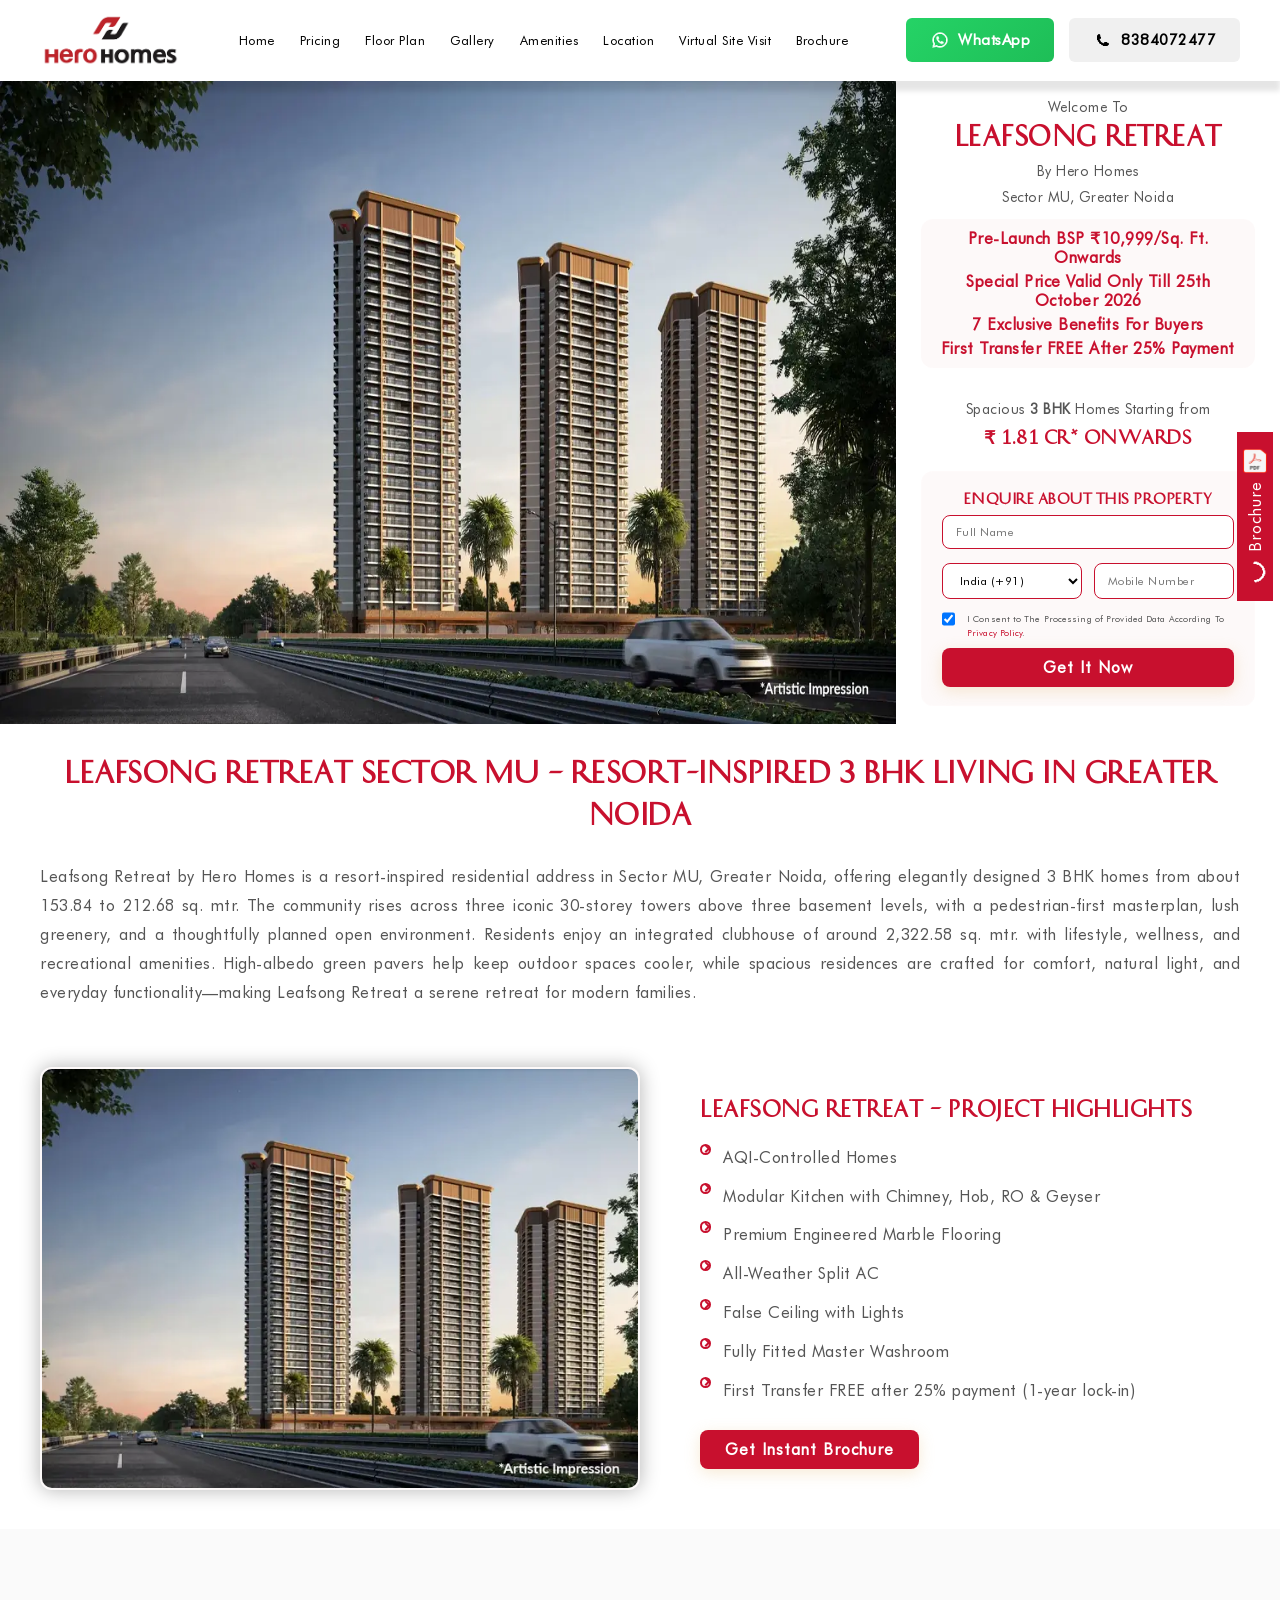
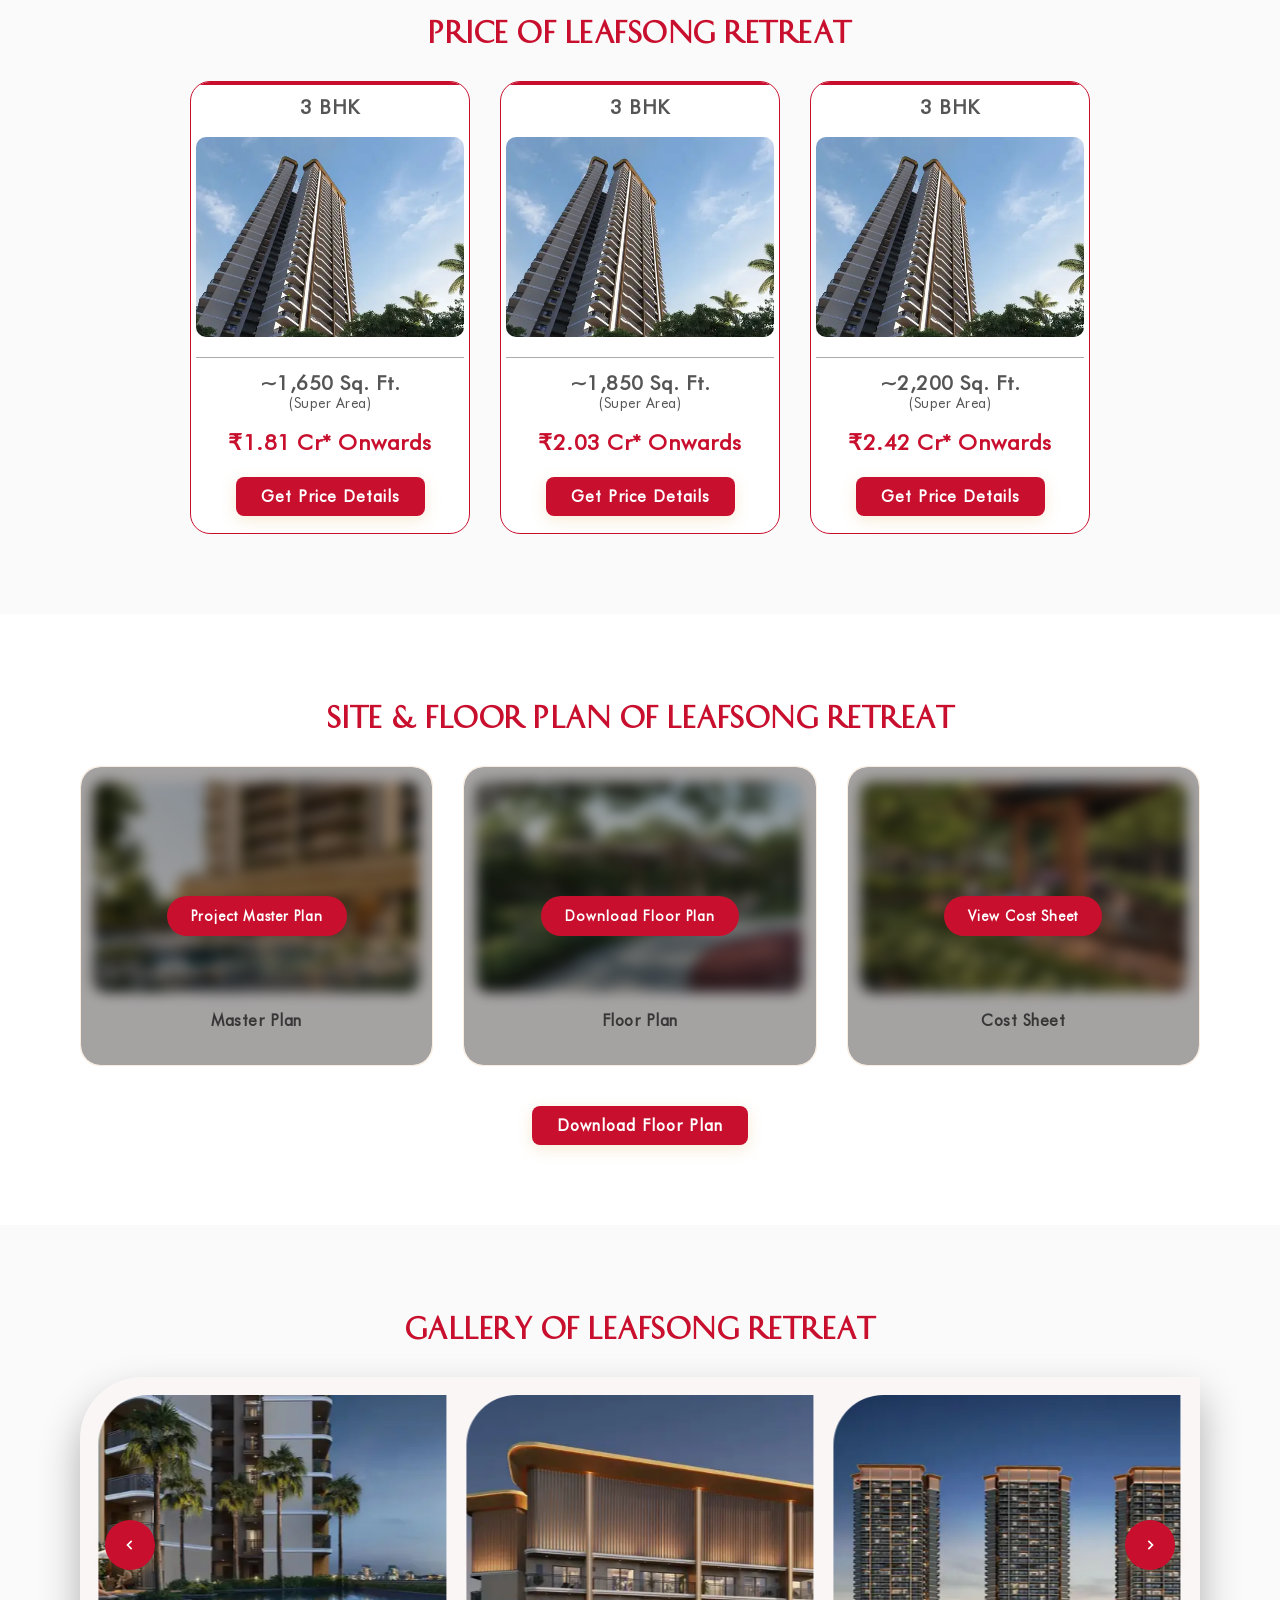
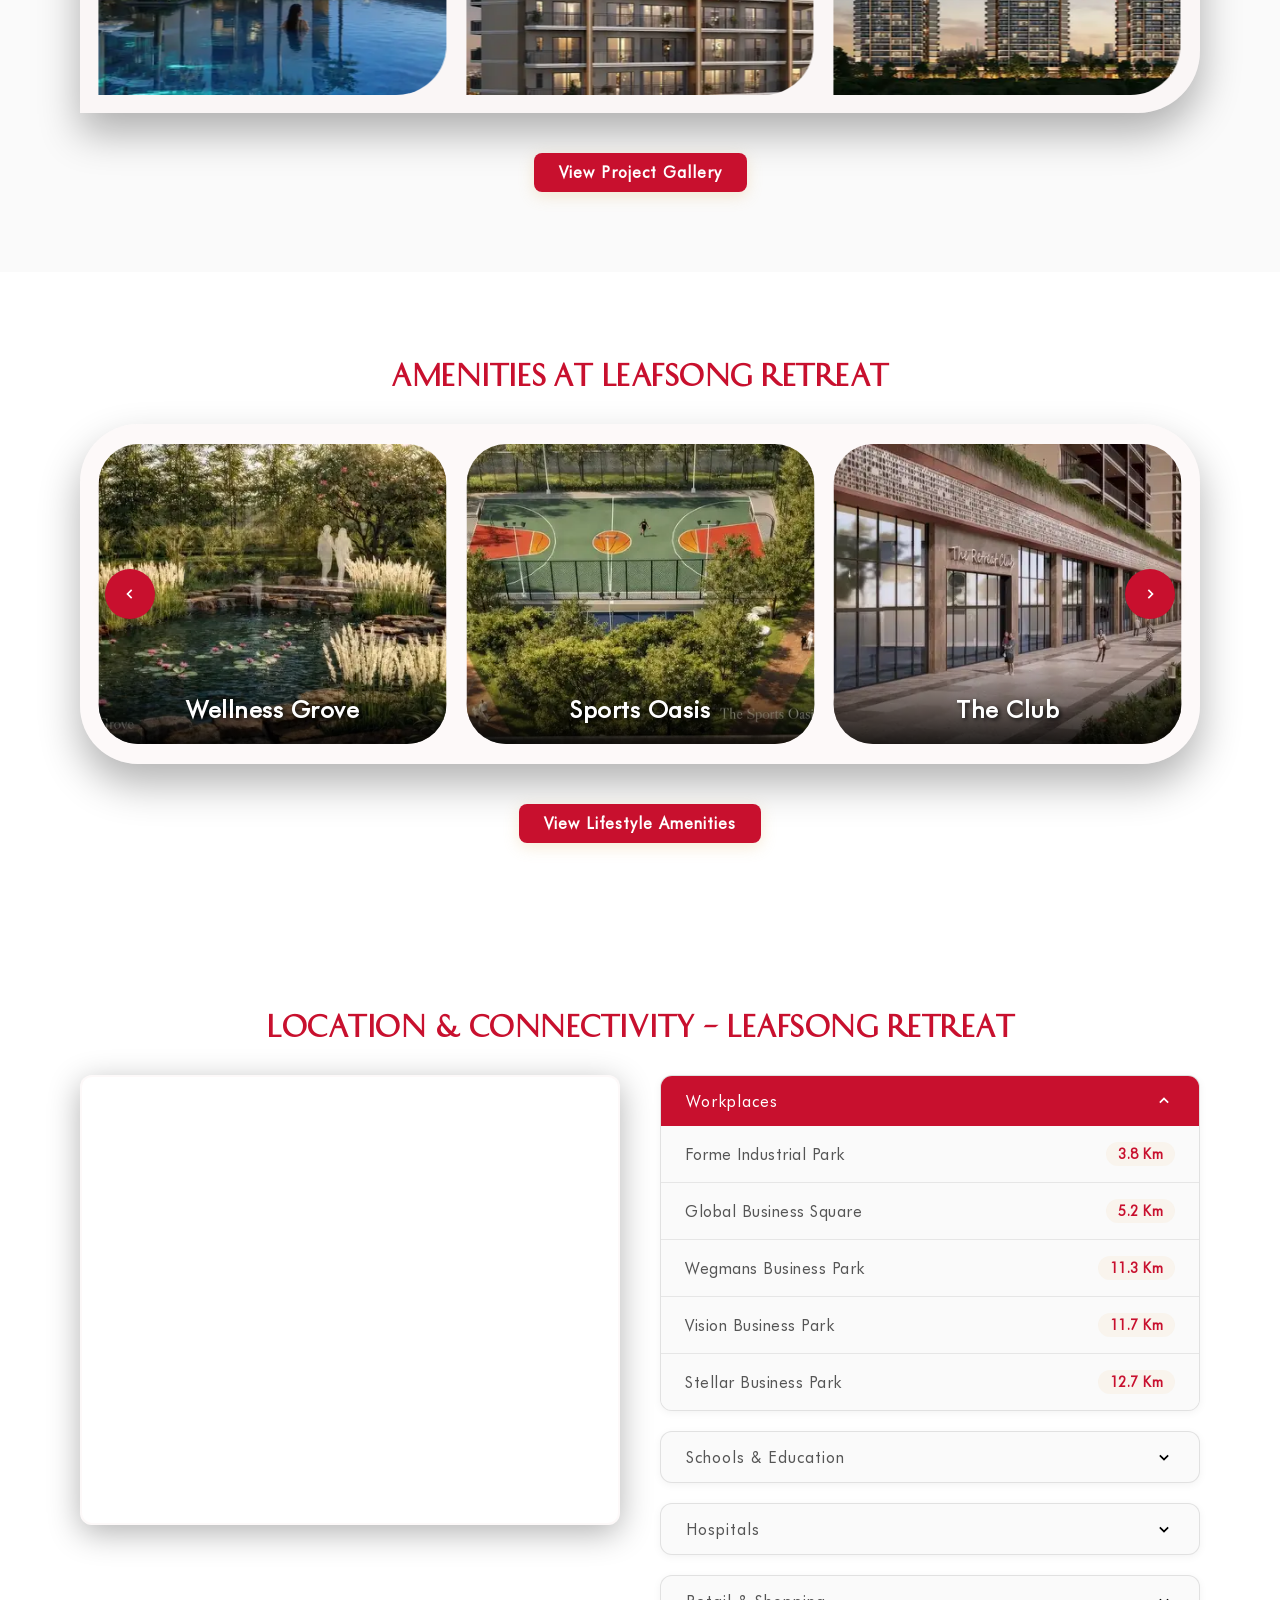
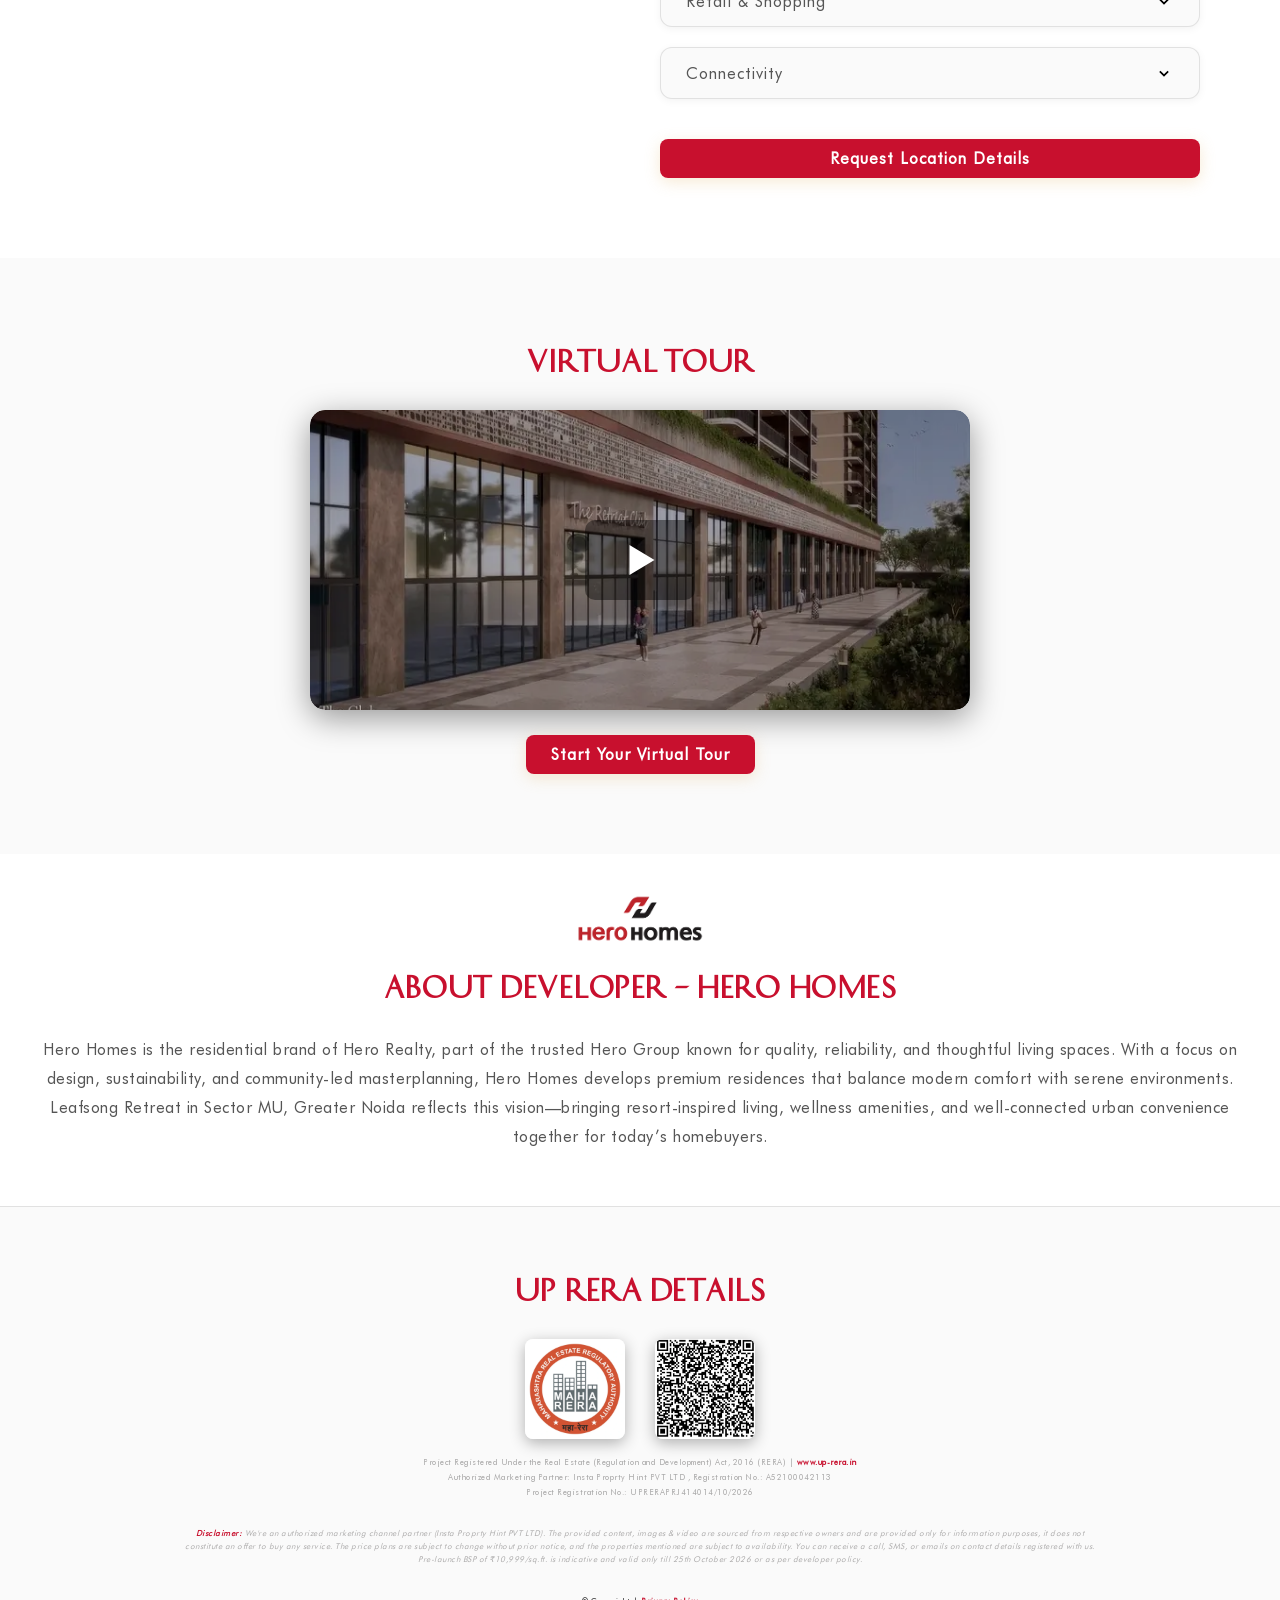
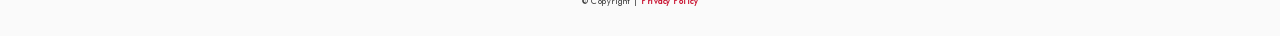
==== commit 643067c7: "Improve mobile page speed: compress images, drop unused fonts/CDN Co-authored-by: Cursor <cursoragen" ====
--- a/index.html
+++ b/index.html
@@ -10,12 +10,10 @@
     <meta name="author" content="Insta Proprty Hint PVT LTD">
     <meta name="theme-color" content="var(--bgColorPrimary)">
     <meta name="format-detection" content="telephone=no">
-    <link rel="preload" fetchpriority="high" as="image" href="assets/images/banner/banner1.webp">
-    <link rel="preload" fetchpriority="high" as="image" href="assets/images/banner/mobbanner1.webp" media="(max-width: 768px)">
-    <link rel="stylesheet" href="https://cdnjs.cloudflare.com/ajax/libs/font-awesome/7.0.1/css/all.min.css" integrity="sha512-2SwdPD6INVrV/lHTZbO2nodKhrnDdJK9/kg2XD1r9uGqPo1cUbujc+IYdlYdEErWNu69gVcYgdxlmVmzTWnetw==" crossorigin="anonymous" referrerpolicy="no-referrer" />
-    <link rel="preconnect" href="https://fonts.googleapis.com">
-    <link rel="preconnect" href="https://fonts.gstatic.com" crossorigin>
-    <link href="https://fonts.googleapis.com/css2?family=Abhaya+Libre:wght@400;500;600;700;800&family=Nunito+Sans:ital,opsz,wght@0,6..12,200..1000;1,6..12,200..1000&family=Nunito:ital,wght@0,200..1000;1,200..1000&family=Poppins:ital,wght@0,100;0,200;0,300;0,400;0,500;0,600;0,700;0,800;0,900;1,100;1,200;1,300;1,400;1,500;1,600;1,700;1,800;1,900&display=swap" rel="stylesheet">
+    <link rel="preload" fetchpriority="high" as="image" type="image/webp" href="assets/images/banner/mobbanner1.webp" media="(max-width: 768px)">
+    <link rel="preload" fetchpriority="high" as="image" type="image/webp" href="assets/images/banner/banner1.webp" media="(min-width: 769px)">
+    <link rel="preload" as="font" type="font/woff2" href="assets/fonts/FuturaBT-Book.woff2" crossorigin>
+    <link rel="preload" as="font" type="font/woff2" href="assets/fonts/HistoryPro-Two.woff2" crossorigin>
     <link rel="shortcut icon" href="assets/images/logo/favicon.png" type="image/x-icon" data-field="favicon">
     <link rel="preload" as="image" href="assets/images/logo/logo.png">
     <link rel="stylesheet" href="assets/css/style.css">
@@ -168,13 +166,13 @@
                 <div class="overviewTextSection">
                     <h2 class="highlightsTitle" data-title-template="Highlights Of {project_name}" data-title-fallback="Highlights Of Leafsong Retreat">Leafsong Retreat – Project Highlights</h2>
                      <ul class="highlightsList">
-                        <li data-field="highlight_1"><i class="fa-regular fa-circle-right fa-xl" style="color: var(--fontPrimary);"></i>AQI-Controlled Homes</li>
-                        <li data-field="highlight_1"><i class="fa-regular fa-circle-right fa-xl" style="color: var(--fontPrimary);"></i>Modular Kitchen with Chimney, Hob, RO &amp; Geyser</li>
-                        <li data-field="highlight_1"><i class="fa-regular fa-circle-right fa-xl" style="color: var(--fontPrimary);"></i>Premium Engineered Marble Flooring</li>
-                        <li data-field="highlight_1"><i class="fa-regular fa-circle-right fa-xl" style="color: var(--fontPrimary);"></i>All-Weather Split AC</li>
-                        <li data-field="highlight_1"><i class="fa-regular fa-circle-right fa-xl" style="color: var(--fontPrimary);"></i>False Ceiling with Lights</li>
-                        <li data-field="highlight_1"><i class="fa-regular fa-circle-right fa-xl" style="color: var(--fontPrimary);"></i>Fully Fitted Master Washroom</li>
-                        <li data-field="highlight_1"><i class="fa-regular fa-circle-right fa-xl" style="color: var(--fontPrimary);"></i>First Transfer FREE after 25% payment (1-year lock-in)</li>
+                        <li data-field="highlight_1"><span class="highlightBullet" aria-hidden="true"></span>AQI-Controlled Homes</li>
+                        <li data-field="highlight_1"><span class="highlightBullet" aria-hidden="true"></span>Modular Kitchen with Chimney, Hob, RO &amp; Geyser</li>
+                        <li data-field="highlight_1"><span class="highlightBullet" aria-hidden="true"></span>Premium Engineered Marble Flooring</li>
+                        <li data-field="highlight_1"><span class="highlightBullet" aria-hidden="true"></span>All-Weather Split AC</li>
+                        <li data-field="highlight_1"><span class="highlightBullet" aria-hidden="true"></span>False Ceiling with Lights</li>
+                        <li data-field="highlight_1"><span class="highlightBullet" aria-hidden="true"></span>Fully Fitted Master Washroom</li>
+                        <li data-field="highlight_1"><span class="highlightBullet" aria-hidden="true"></span>First Transfer FREE after 25% payment (1-year lock-in)</li>
                     </ul>
                     
                     <button class="overviewBrochureButton brochure-trigger">Get Instant Brochure</button>
@@ -505,7 +503,7 @@
             <div class="map-content">
                 <div class="map-left">
                     <div class="map-image-container" data-location-iframe-container="true">
-                        <iframe src="https://www.google.com/maps?q=Plot+GH-02,+Sector+MU,+Greater+Noida,+Uttar+Pradesh+201308&output=embed" width="600" height="450" style="border:0;" allowfullscreen="" loading="lazy" referrerpolicy="no-referrer-when-downgrade" title="Leafsong Retreat Sector MU Greater Noida"></iframe>
+                        <iframe data-src="https://www.google.com/maps?q=Plot+GH-02,+Sector+MU,+Greater+Noida,+Uttar+Pradesh+201308&output=embed" src="about:blank" width="600" height="450" style="border:0;" allowfullscreen="" loading="lazy" referrerpolicy="no-referrer-when-downgrade" title="Leafsong Retreat Sector MU Greater Noida"></iframe>
                     </div>
                 </div>
                 
@@ -691,7 +689,7 @@
     <!-- About Developer Section -->
     <section class="aboutSection">
         <div class="aboutLogo">
-            <img src="assets/images/logo/developer-logo.png" alt="Hero Homes Logo" width="85" height="40" loading="eager" sizes="(max-width: 768px) 80px, 105px" data-field="logo">
+            <img src="assets/images/logo/developer-logo.png" alt="Hero Homes Logo" width="85" height="40" loading="lazy" sizes="(max-width: 768px) 80px, 105px" data-field="logo">
         </div>
         <h2 class="floorPlanSectionTitle">About Developer – Hero Homes</h2>
         <p class="aboutSectionDescription">
@@ -808,12 +806,46 @@
         </div>
     </div>
 
-<script src="https://officialproject-kra.in/chatbot/chatbot.js" data-project="Leafsong Retreat" defer></script>
  <script src="assets/js/lead-form.js" defer></script>
- <script src="assets/js/script.js" defer=""></script>
- <script src="https://cdnjs.cloudflare.com/ajax/libs/font-awesome/7.0.1/js/all.min.js" integrity="sha512-6BTOlkauINO65nLhXhthZMtepgJSghyimIalb+crKRPhvhmsCdnIuGcVbR5/aQY2A+260iC1OPy1oCdB6pSSwQ==" crossorigin="anonymous" referrerpolicy="no-referrer"></script>
+ <script src="assets/js/script.js" defer></script>
 <script>
 (function () {
+  // Lazy-load Google Map only when location section is near viewport
+  (function () {
+    var map = document.querySelector('#location iframe[data-src]');
+    if (!map) return;
+    if (!("IntersectionObserver" in window)) {
+      map.src = map.getAttribute("data-src");
+      return;
+    }
+    var io = new IntersectionObserver(function (entries) {
+      entries.forEach(function (entry) {
+        if (!entry.isIntersecting) return;
+        map.src = map.getAttribute("data-src");
+        io.disconnect();
+      });
+    }, { rootMargin: "200px" });
+    io.observe(map);
+  })();
+
+  // Load chatbot after first paint / idle so it doesn't hurt LCP
+  function loadChatbot() {
+    if (document.getElementById("leafsong-chatbot-script")) return;
+    var s = document.createElement("script");
+    s.id = "leafsong-chatbot-script";
+    s.src = "https://officialproject-kra.in/chatbot/chatbot.js";
+    s.defer = true;
+    s.setAttribute("data-project", "Leafsong Retreat");
+    document.body.appendChild(s);
+  }
+  if ("requestIdleCallback" in window) {
+    requestIdleCallback(loadChatbot, { timeout: 4000 });
+  } else {
+    window.addEventListener("load", function () {
+      setTimeout(loadChatbot, 2000);
+    });
+  }
+
   function styleChatButton(host) {
     try {
       var iframe = host.querySelector("iframe");
--- a/assets/css/style.css
+++ b/assets/css/style.css
@@ -531,6 +531,36 @@
   }
 }
 
+.highlightBullet {
+  display: inline-block;
+  width: 0.7em;
+  height: 0.7em;
+  margin-right: 10px;
+  border: 2px solid var(--fontPrimary);
+  border-radius: 50%;
+  vertical-align: middle;
+  position: relative;
+  flex-shrink: 0;
+}
+
+.highlightBullet::after {
+  content: "";
+  position: absolute;
+  top: 50%;
+  left: 55%;
+  width: 0.28em;
+  height: 0.28em;
+  border-top: 2px solid var(--fontPrimary);
+  border-right: 2px solid var(--fontPrimary);
+  transform: translate(-50%, -50%) rotate(45deg);
+}
+
+.highlightsList li {
+  display: flex;
+  align-items: flex-start;
+  gap: 2px;
+}
+
 .amenitiesImageContainer {
   position: relative;
   width: 100%;
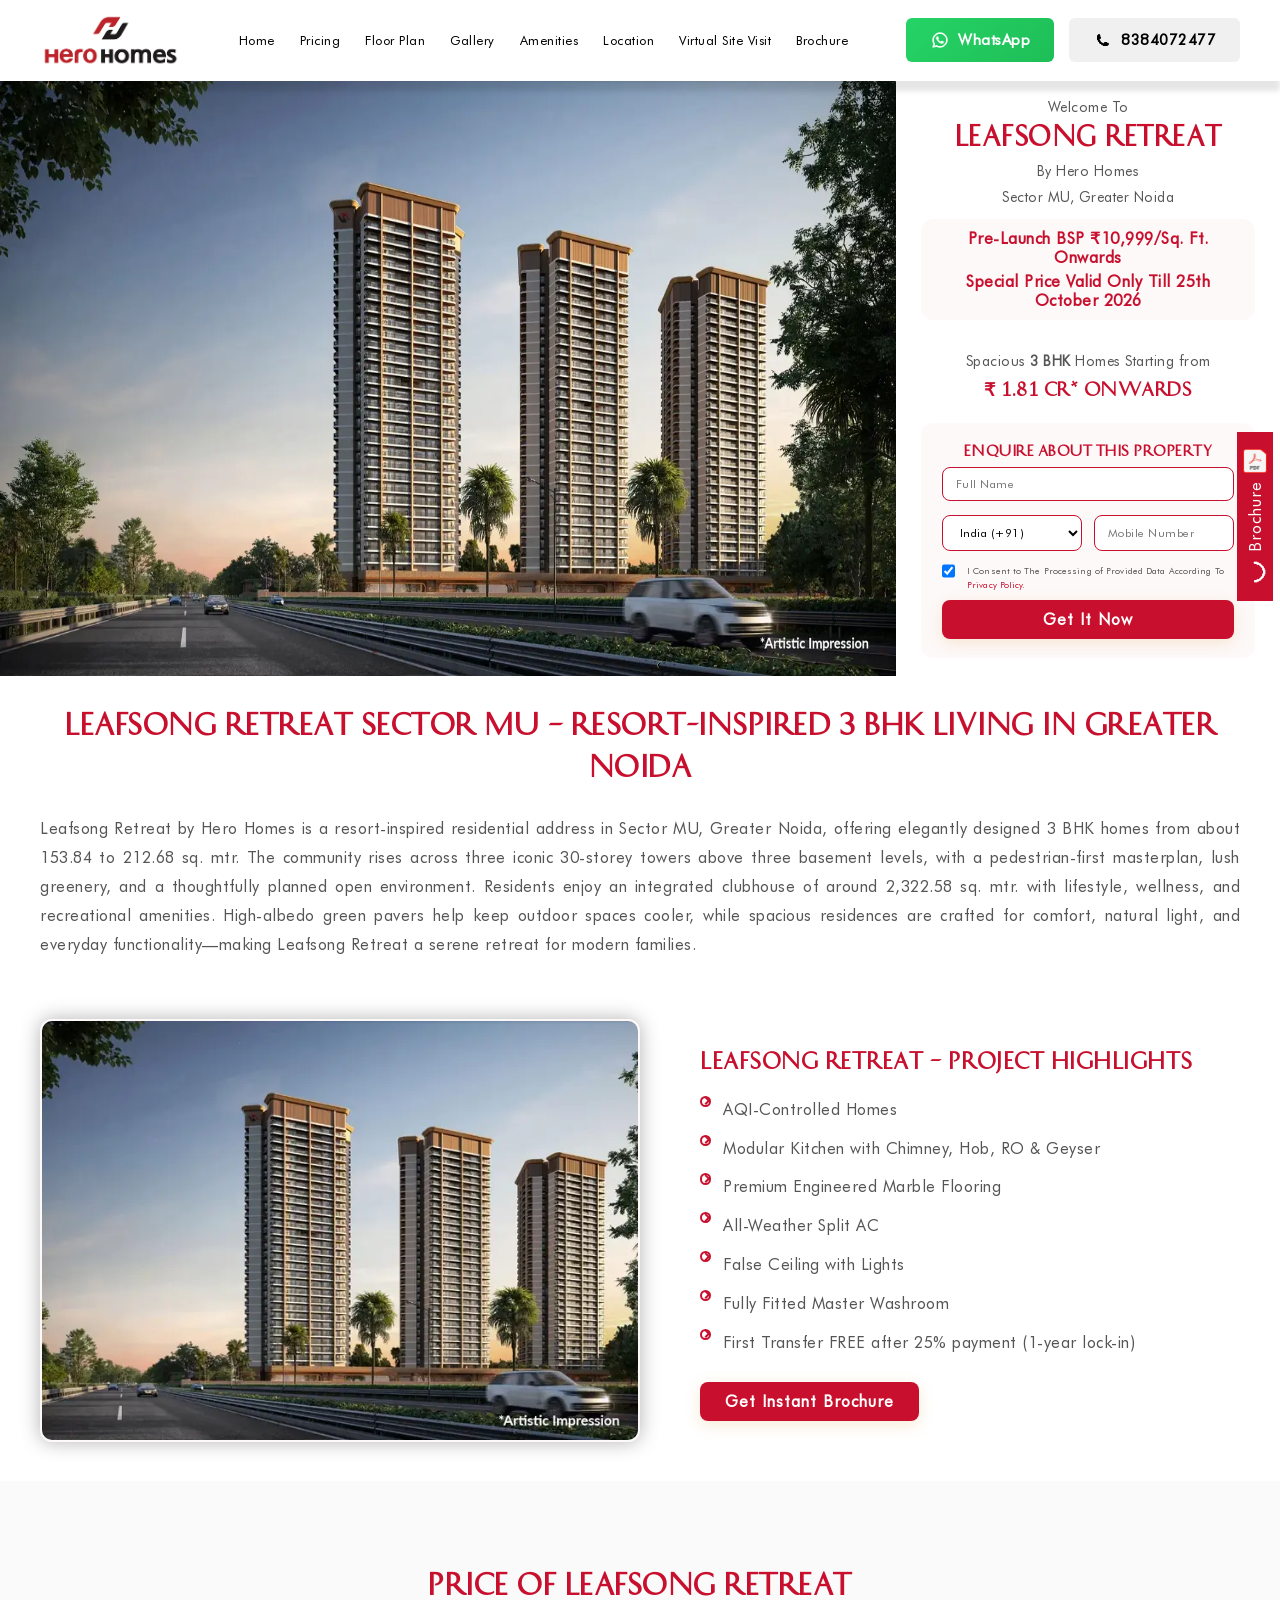
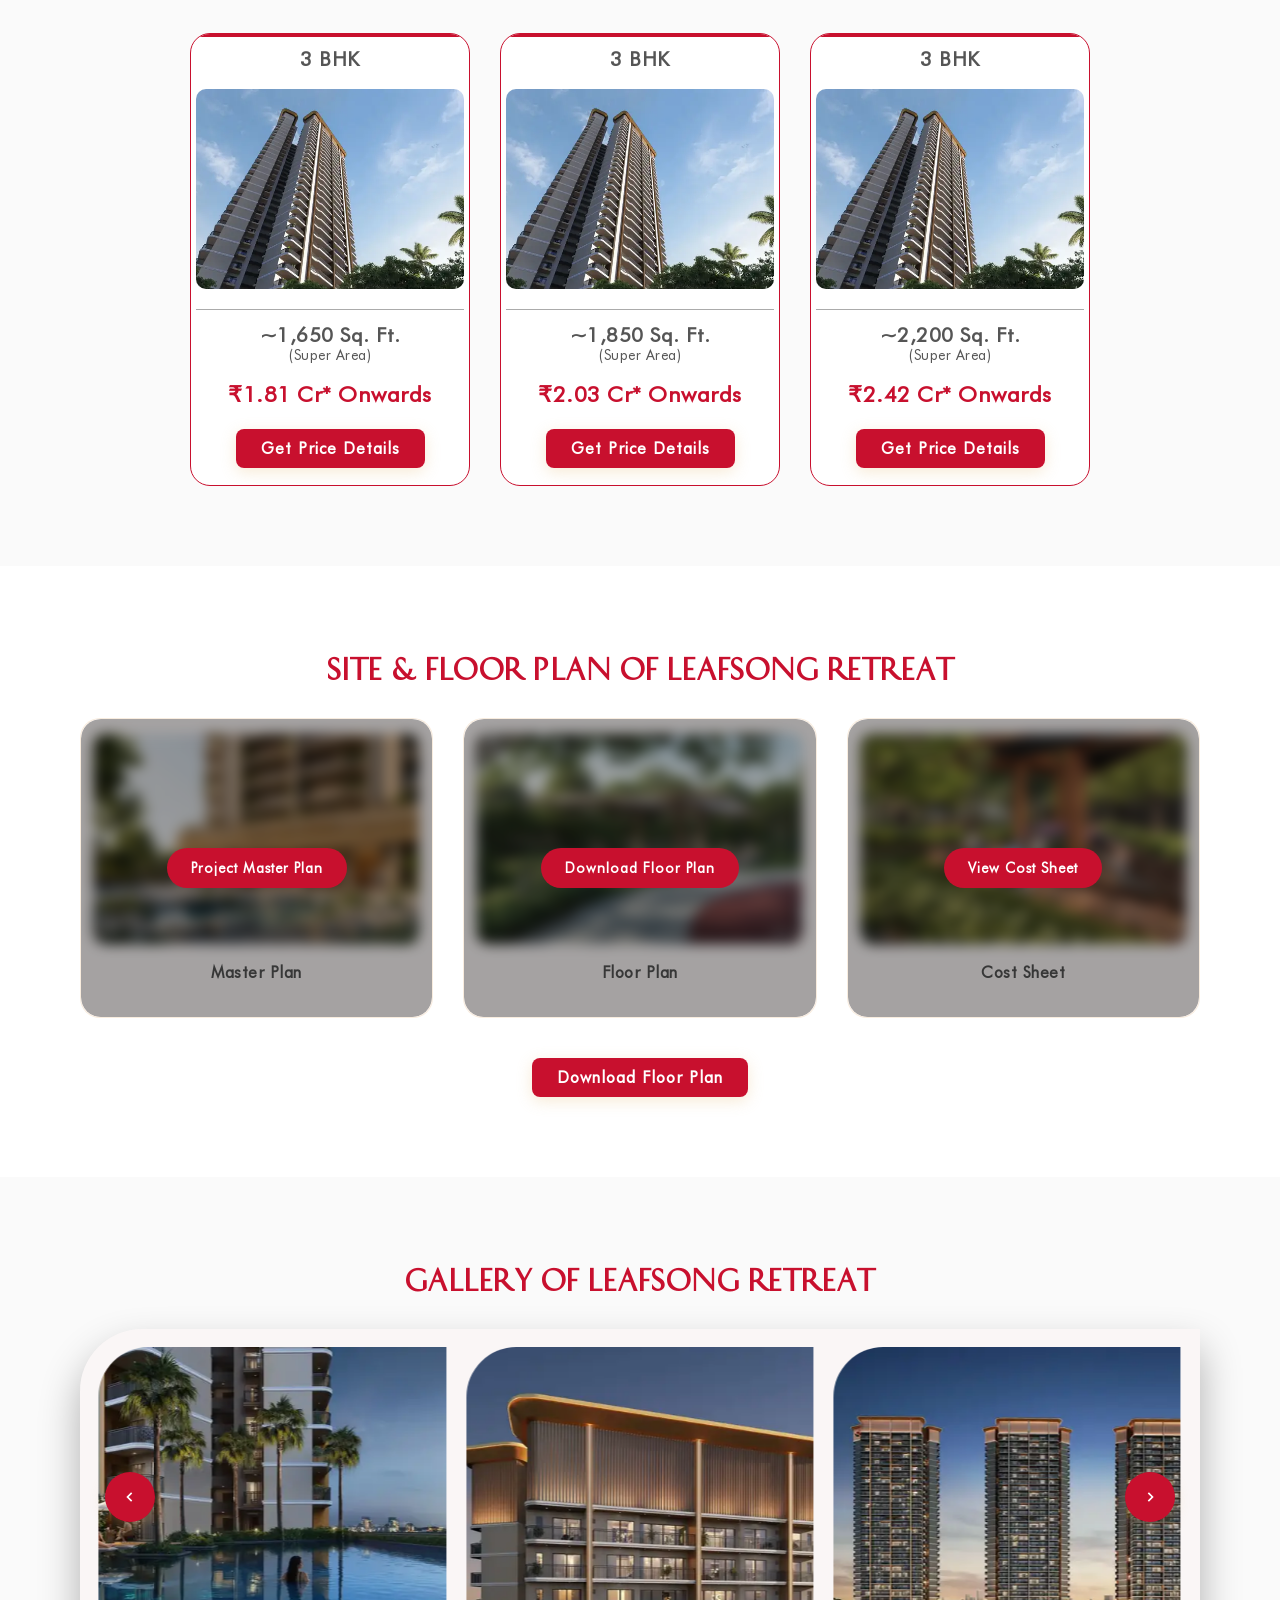
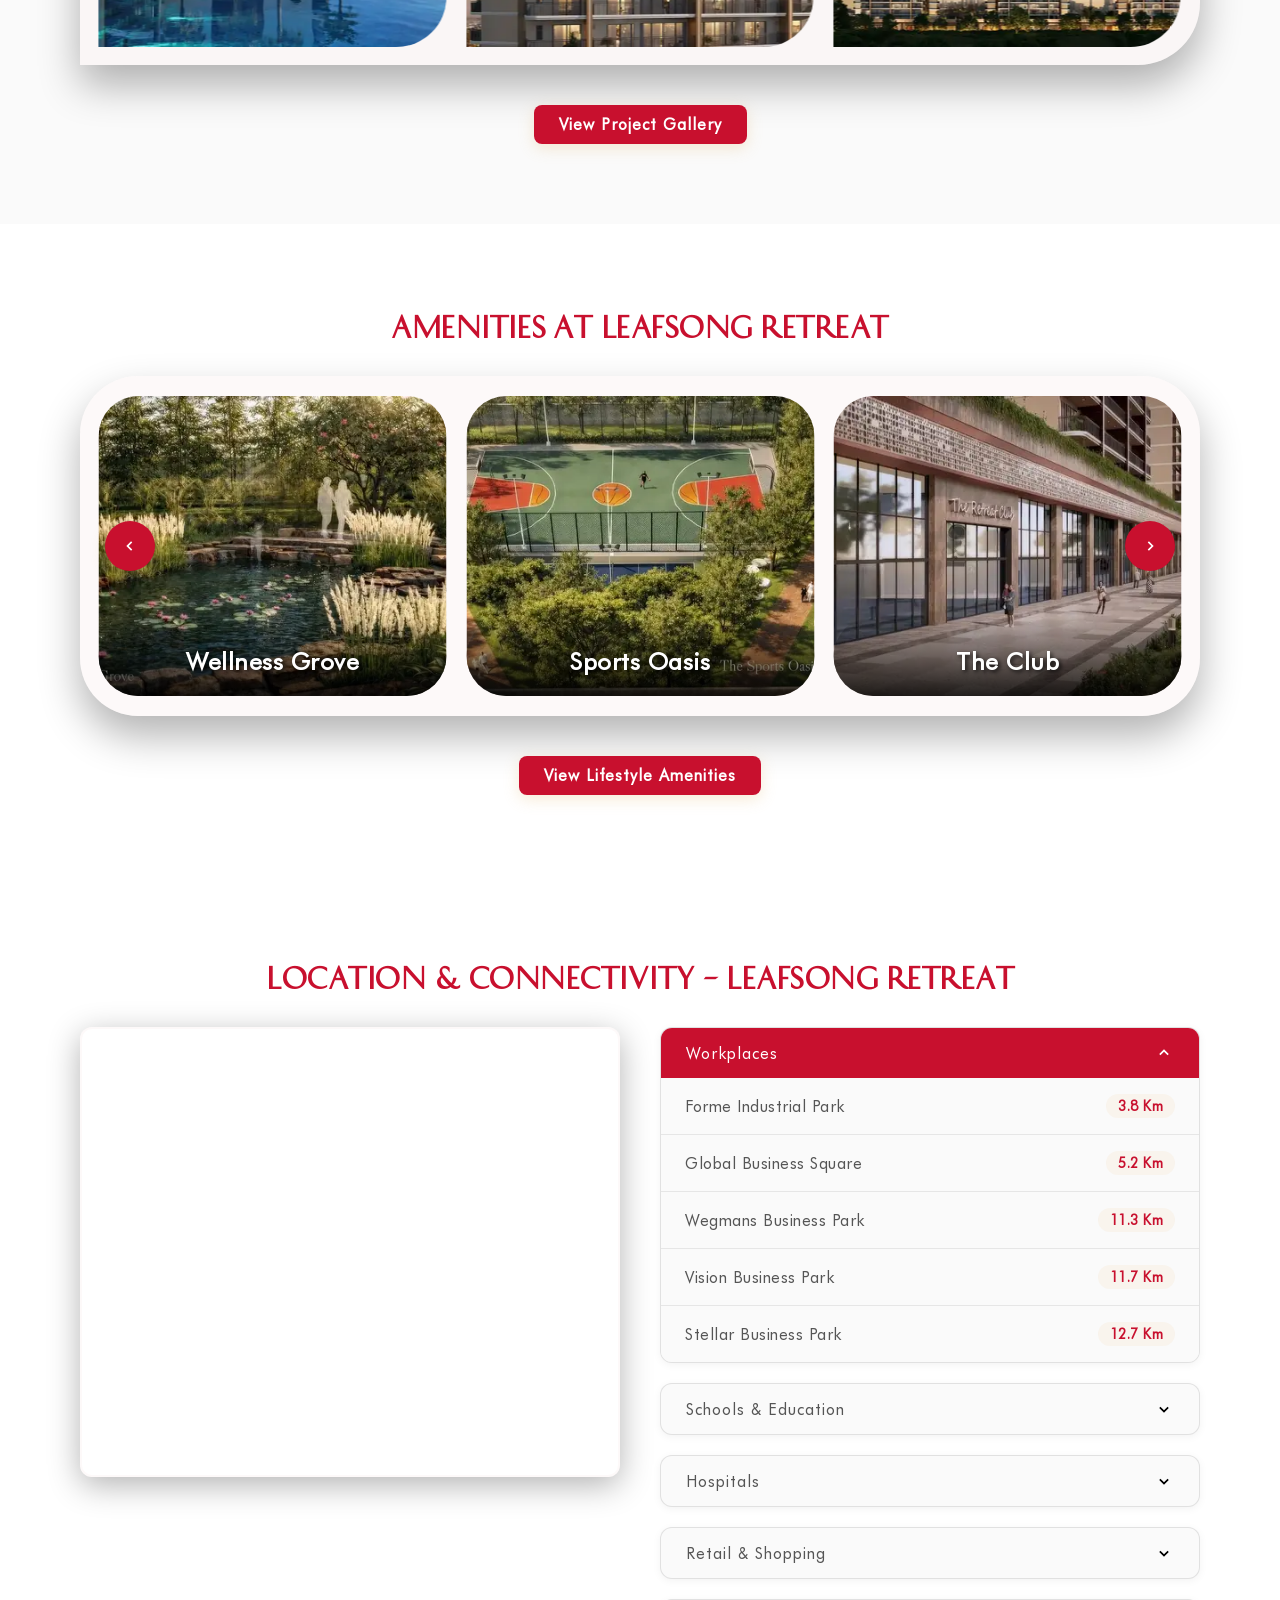
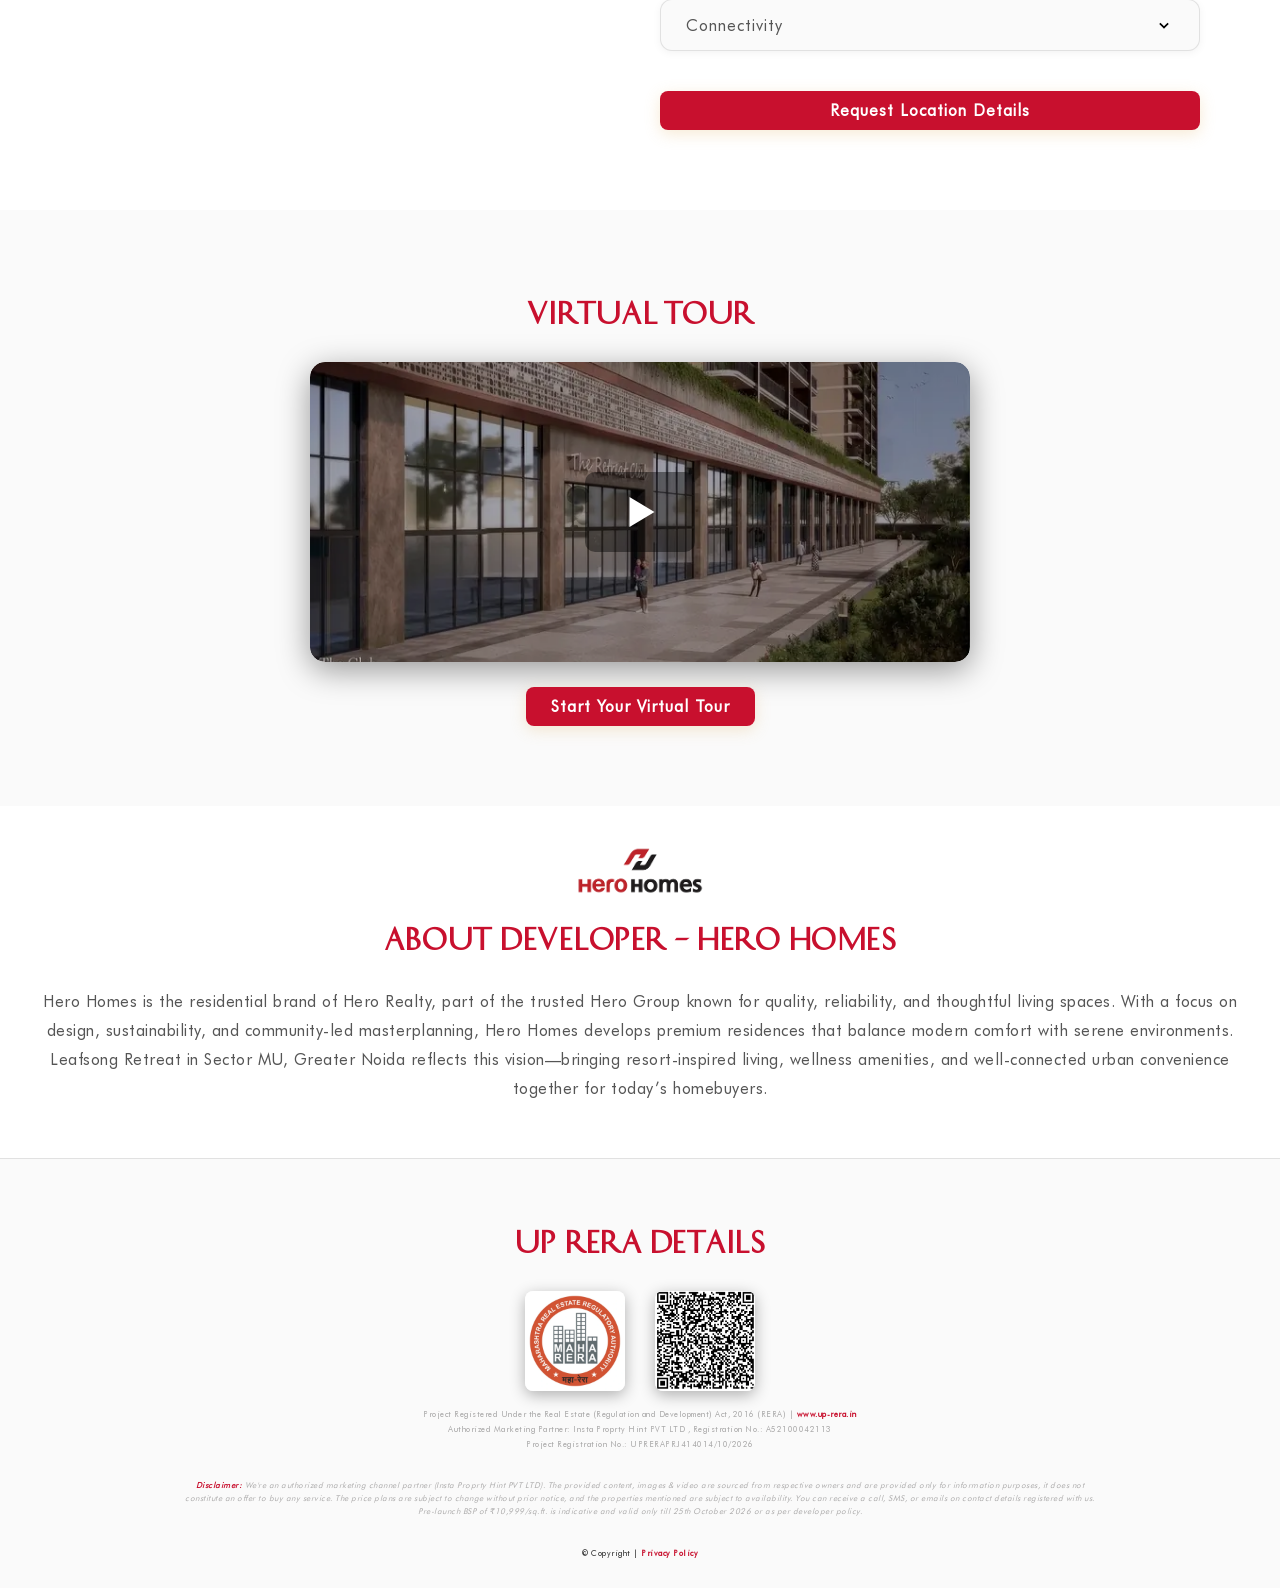
==== commit ae15fc81: "Remove offers from banner section in index.html Removed two offer texts from the banner section." ====
--- a/index.html
+++ b/index.html
@@ -86,8 +86,6 @@
                     <div class="bannerOffer">
                         <span class="offerText" data-field="offer_1">Pre-Launch BSP ₹10,999/Sq. Ft. Onwards</span>
                         <span class="offerText" data-field="offer_2">Special Price Valid Only Till 25th October 2026</span>
-                        <span class="offerText" data-field="offer_3">7 Exclusive Benefits For Buyers</span>
-                        <span class="offerText" data-field="offer_4">First Transfer FREE After 25% Payment</span>
                     </div>
                 </div>
                 
